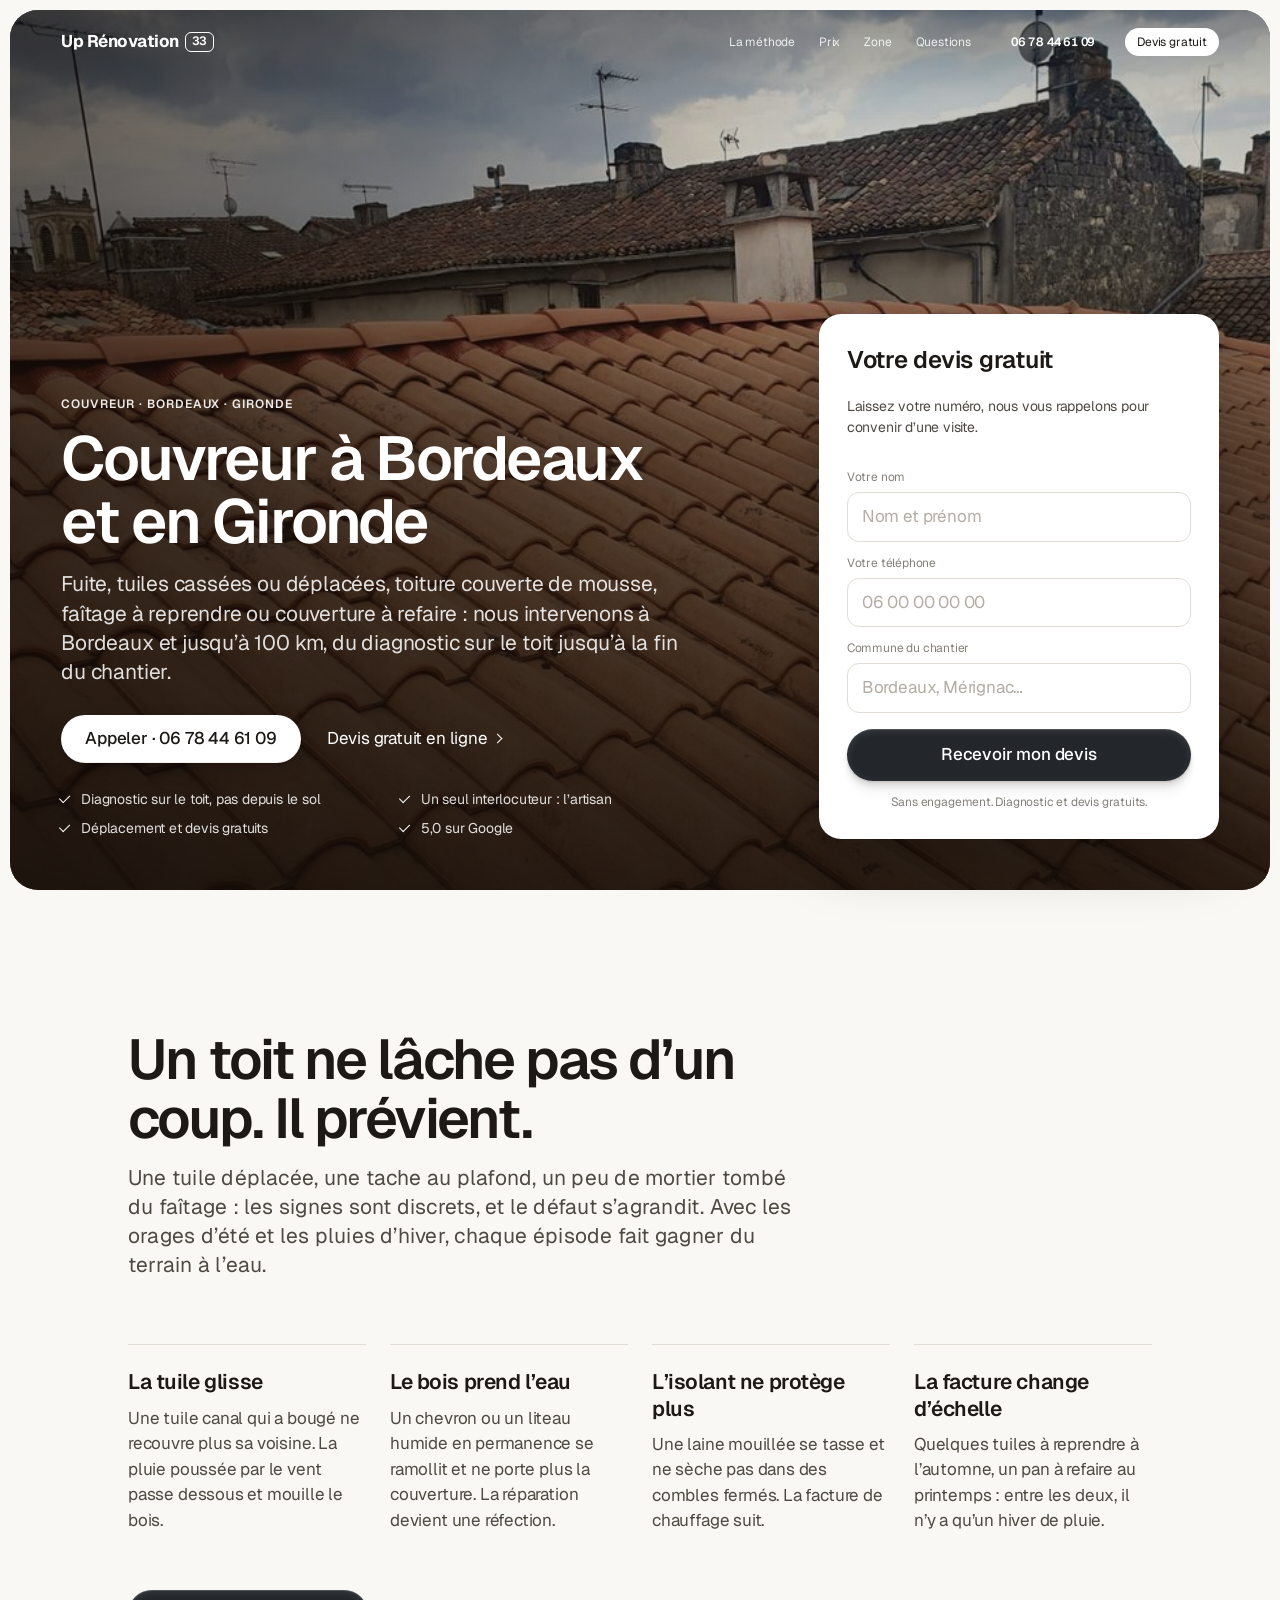
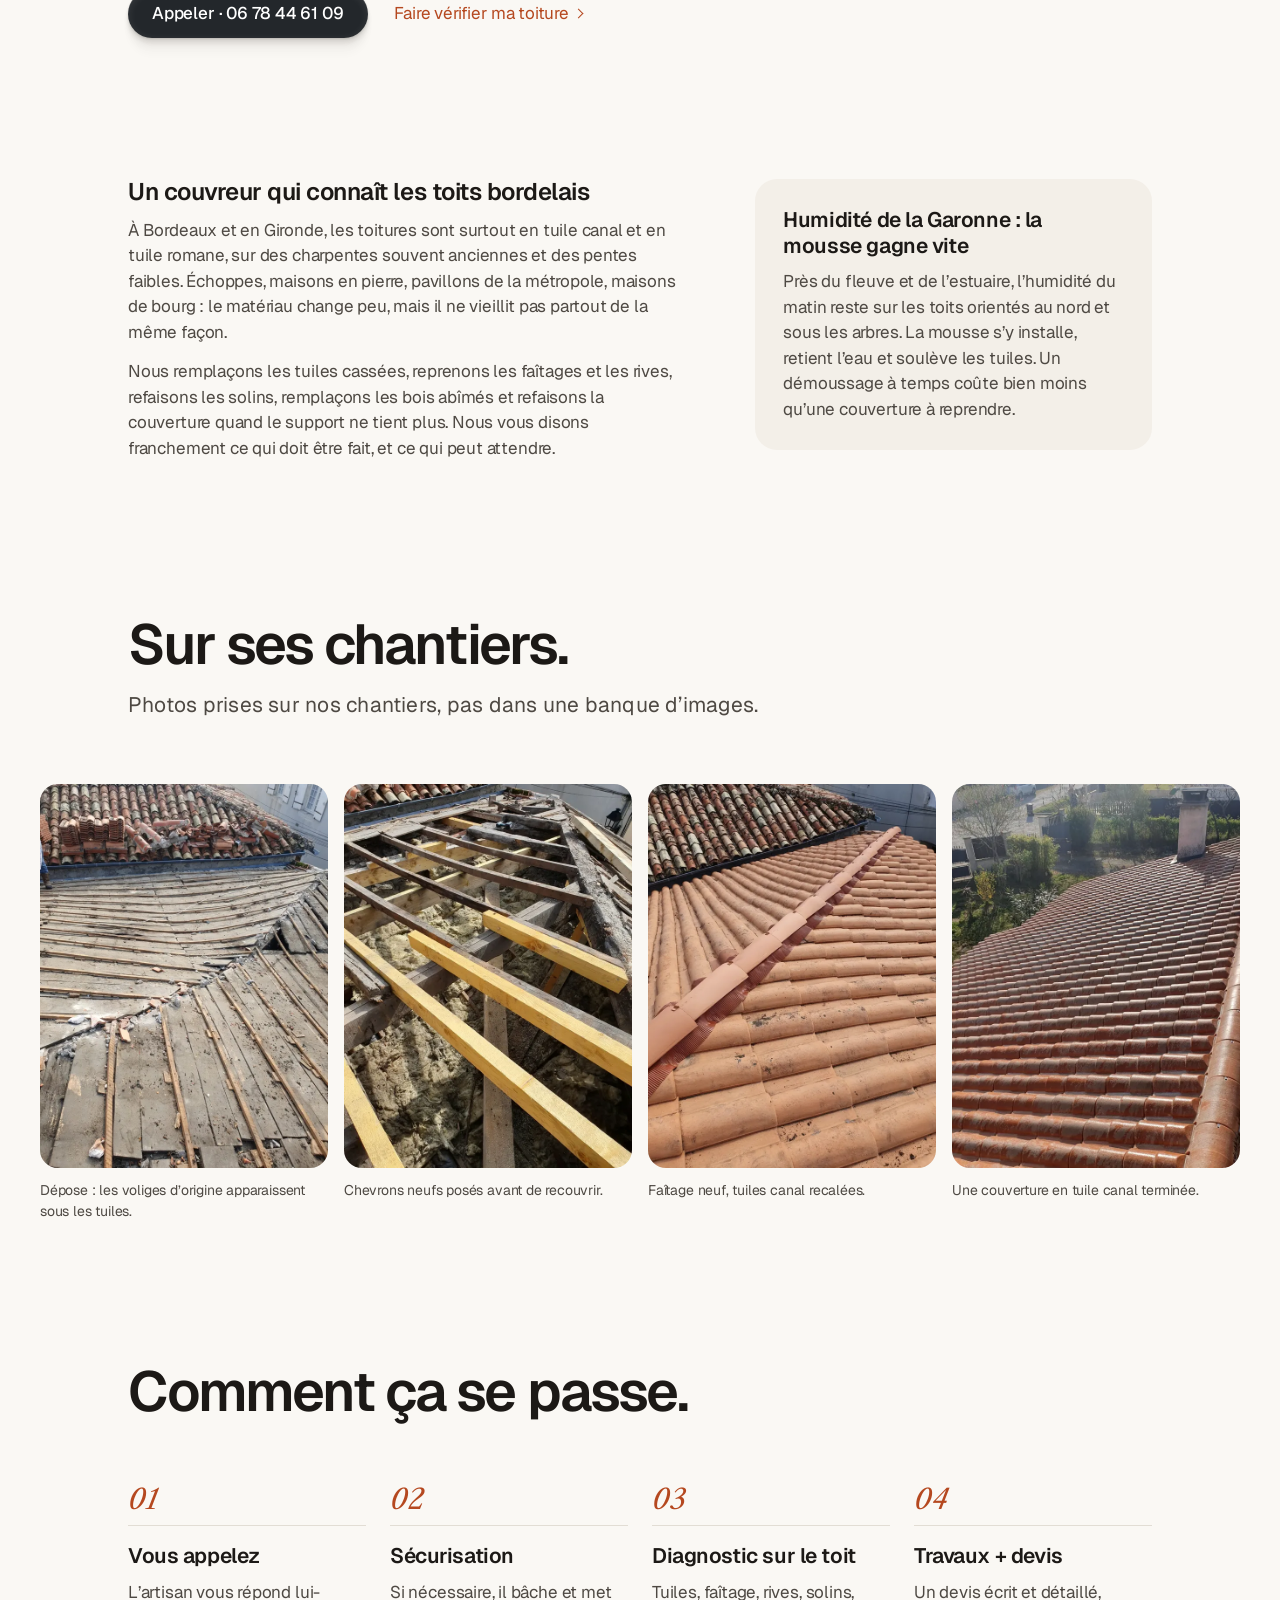
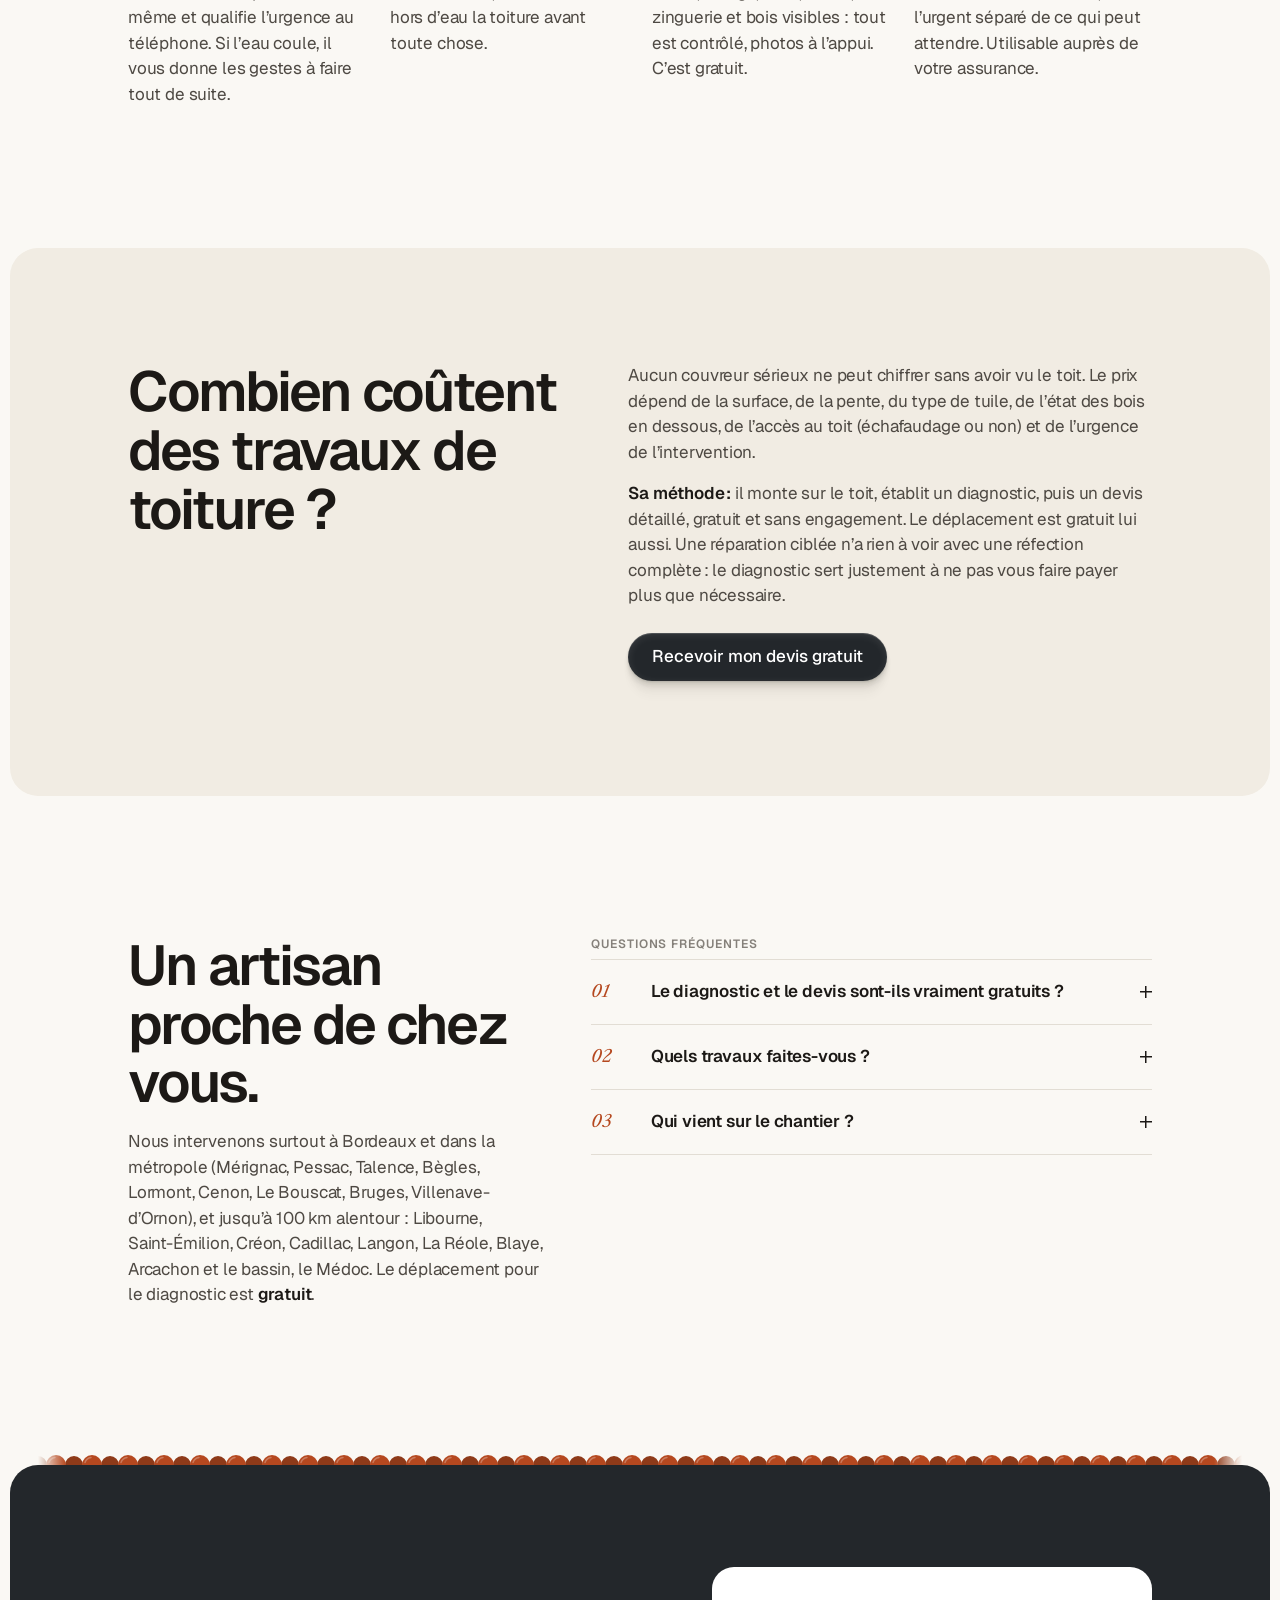
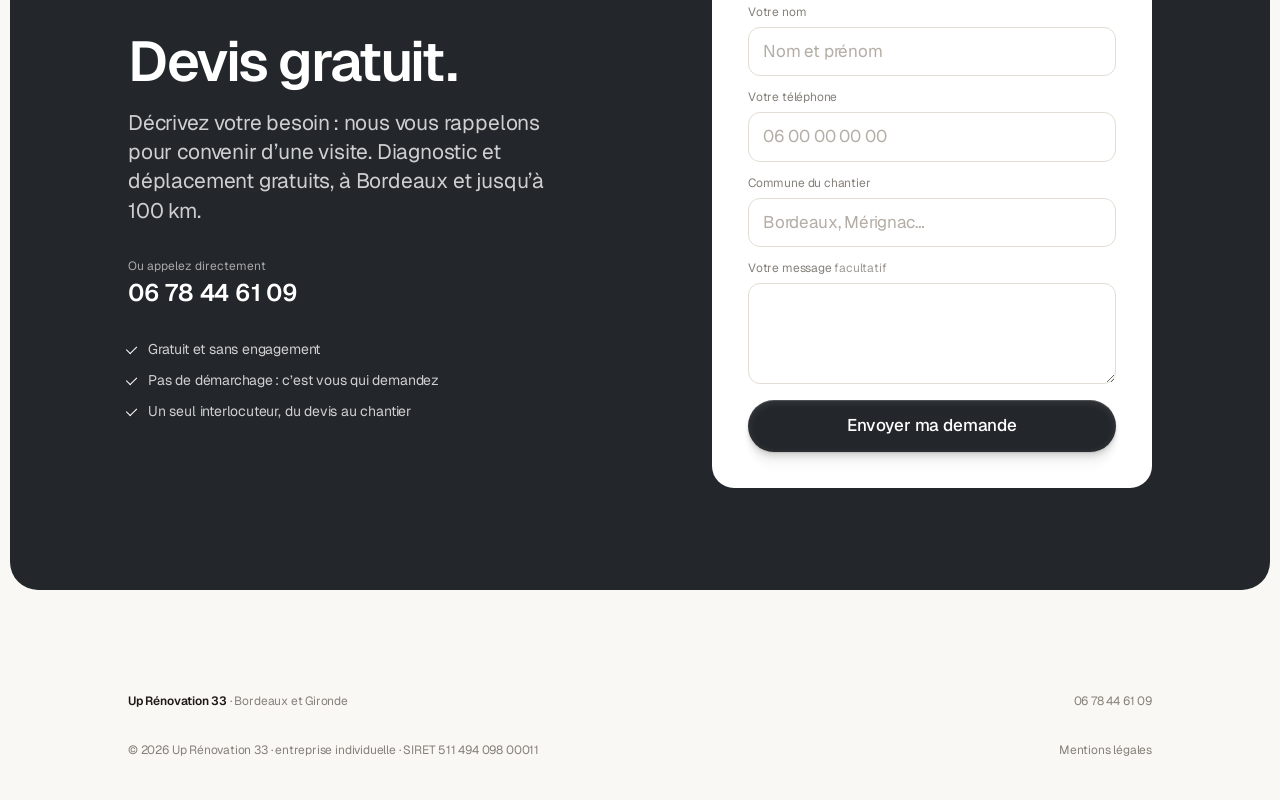
==== couvreur-bordeaux/index.html @ 083657e9 "Retours de Peter : prénom retiré, zone Bordeaux et 100 km, ancienne adresse retirée, page /couvreur-" ====
<!doctype html>
<html lang="fr">
<head>
<meta charset="utf-8">
<meta name="viewport" content="width=device-width, initial-scale=1, viewport-fit=cut">
<title>Couvreur à Bordeaux et en Gironde · Up Rénovation 33</title>
<meta name="description" content="Couvreur à Bordeaux&nbsp;: réparation de fuite, couverture tuile, démoussage, charpente, zinguerie. Métropole et jusqu’à 100 km. Diagnostic et devis gratuits.">
<link rel="canonical" href="https://uprenovation33.fr/couvreur-bordeaux/">
<meta name="robots" content="index, follow">
<meta name="twitter:card" content="summary_large_image">
<meta property="og:type" content="website">
<meta property="og:locale" content="fr_FR">
<meta property="og:site_name" content="Up Rénovation 33">
<meta property="og:title" content="Couvreur à Bordeaux et en Gironde · Up Rénovation 33">
<meta property="og:description" content="Couvreur à Bordeaux&nbsp;: réparation de fuite, couverture tuile, démoussage, charpente, zinguerie. Métropole et jusqu’à 100 km. Diagnostic et devis gratuits.">
<meta property="og:url" content="https://uprenovation33.fr/couvreur-bordeaux/">
<meta property="og:image" content="https://uprenovation33.fr/lp/img/toiture-tuile-canal-la-reole.jpg">
<meta name="theme-color" content="#FFFFFF">
<link rel="icon" href="../lp/favicon.svg" type="image/svg+xml">
<link rel="preconnect" href="https://fonts.googleapis.com">
<link rel="preconnect" href="https://fonts.gstatic.com" crossorigin>
<link href="https://fonts.googleapis.com/css2?family=Geist:wght@400;500;600;700&family=Libre+Caslon+Text:ital@1&display=swap" rel="stylesheet">
<link rel="preload" as="image" href="../lp/img/toiture-tuile-canal-la-reole.jpg">
<link rel="stylesheet" href="../styles.css?v=12">
<link rel="stylesheet" href="../lp/lp.css?v=12">
</head>
<body class="lp">

<a href="#main" class="sr-only">Aller au contenu</a>

<header class="nav on-photo" id="nav">
  <div class="nav-in">
    <a class="nav-logo" href="/" aria-label="Up Rénovation 33, accueil"><span class="mark">Up Rénovation</span><span class="mark-n">33</span></a>
    <nav class="nav-links" aria-label="Navigation">
      <a href="#methode">La méthode</a>
      <a href="#prix">Prix</a>
      <a href="#zone">Zone</a>
      <a href="#faq">Questions</a>
    </nav>
    <a class="nav-tel" href="tel:+33678446109">06 78 44 61 09</a>
    <a class="nav-cta" href="#devis">Devis gratuit</a>
  </div>
</header>

<main id="main">

<section class="hero lp-hero" id="hero" aria-labelledby="h1">
  <div class="frame lp-frame">
    <img src="../lp/img/toiture-tuile-canal-la-reole.jpg" alt="Toiture en tuiles canal refaite par Up Rénovation 33 en Gironde, le clocher au fond." width="1200" height="675" fetchpriority="high">
    <div class="hero-in">
      <div class="hero-txt">
        <p class="lp-kicker">Couvreur · Bordeaux · Gironde</p>
        <h1 id="h1">Couvreur à Bordeaux et en Gironde</h1>
        <p>Fuite, tuiles cassées ou déplacées, toiture couverte de mousse, faîtage à reprendre ou couverture à refaire&nbsp;: nous intervenons à Bordeaux et jusqu’à 100 km, du diagnostic sur le toit jusqu’à la fin du chantier.</p>
        <div class="hero-cta">
          <a class="btn btn-white" href="tel:+33678446109">Appeler · 06 78 44 61 09</a>
          <a class="link link-white" href="#devis-express">Devis gratuit en ligne</a>
        </div>
        <ul class="ask-ok lp-trust">
          <li>Diagnostic sur le toit, pas depuis le sol</li>
          <li>Un seul interlocuteur&nbsp;: l’artisan</li>
          <li>Déplacement et devis gratuits</li>
          <li>5,0 sur Google</li>
        </ul>
      </div>
    </div>
  </div>

  <div class="form lp-card">
    <form id="devis-express" novalidate>
      <p class="lp-card-t">Votre devis gratuit</p>
      <p class="lp-card-s">Laissez votre numéro, nous vous rappelons pour convenir d’une visite.</p>
      <input type="hidden" name="access_key" value="REMPLACER_PAR_LA_CLE_WEB3FORMS">
      <input type="hidden" name="subject" value="Rappel express · Couvreur · Up Rénovation 33">
      <input type="hidden" name="from_name" value="Site Up Rénovation 33">
      <input type="hidden" name="prestation" value="Couvreur">
      <input type="checkbox" name="botcheck" class="sr-only" tabindex="-1" autocomplete="off">
      <div class="field">
        <label for="x-nom">Votre nom</label>
        <input type="text" id="x-nom" name="nom" autocomplete="name" placeholder="Nom et prénom" required>
        <p class="err">Merci d’indiquer votre nom.</p>
      </div>
      <div class="field">
        <label for="x-tel">Votre téléphone</label>
        <input type="tel" id="x-tel" name="telephone" autocomplete="tel" inputmode="tel" placeholder="06 00 00 00 00" required>
        <p class="err">Merci d’indiquer un téléphone où vous joindre.</p>
      </div>
      <div class="field">
        <label for="x-ville">Commune du chantier</label>
        <input type="text" id="x-ville" name="commune" autocomplete="address-level2" placeholder="Bordeaux, Mérignac…">
      </div>
      <button type="submit" class="btn btn-wide">Recevoir mon devis</button>
      <p class="form-foot">Sans engagement. Diagnostic et devis gratuits.</p>
    </form>
    <div class="form-state" role="status" aria-live="polite">
      <div class="done-ic" aria-hidden="true"><svg viewBox="0 0 24 24"><path d="M5 12.5l4.5 4.5L19 7.5"/></svg></div>
      <b>C’est noté.</b>
      <p>Nous vous rappelons rapidement.</p>
      <a href="tel:+33678446109" class="link">06 78 44 61 09</a>
    </div>
    <div class="form-state is-error" role="alert" aria-live="assertive">
      <b>L’envoi n’a pas abouti.</b>
      <p>Appelez directement, nous répondons.</p>
      <a href="tel:+33678446109" class="link">06 78 44 61 09</a>
    </div>
  </div>
</section>

<section class="lp-sec" aria-labelledby="risque-t">
  <div class="wrap">
    <div class="head">
      <h2 id="risque-t" class="reveal">Un toit ne lâche pas d’un coup. Il prévient.</h2>
      <p class="reveal">Une tuile déplacée, une tache au plafond, un peu de mortier tombé du faîtage&nbsp;: les signes sont discrets, et le défaut s’agrandit. Avec les orages d’été et les pluies d’hiver, chaque épisode fait gagner du terrain à l’eau.</p>
    </div>
    <dl class="facts lp-risques">
      <div class="reveal"><dt>La tuile glisse</dt><dd>Une tuile canal qui a bougé ne recouvre plus sa voisine. La pluie poussée par le vent passe dessous et mouille le bois.</dd></div>
      <div class="reveal"><dt>Le bois prend l’eau</dt><dd>Un chevron ou un liteau humide en permanence se ramollit et ne porte plus la couverture. La réparation devient une réfection.</dd></div>
      <div class="reveal"><dt>L’isolant ne protège plus</dt><dd>Une laine mouillée se tasse et ne sèche pas dans des combles fermés. La facture de chauffage suit.</dd></div>
      <div class="reveal"><dt>La facture change d’échelle</dt><dd>Quelques tuiles à reprendre à l’automne, un pan à refaire au printemps&nbsp;: entre les deux, il n’y a qu’un hiver de pluie.</dd></div>
    </dl>
    <div class="hero-cta lp-cta-row">
      <a class="btn" href="tel:+33678446109">Appeler · 06 78 44 61 09</a>
      <a class="link" href="#devis">Faire vérifier ma toiture</a>
    </div>
  </div>
</section>

<section class="lp-sec lp-sec-top0" aria-label="Le métier">
  <div class="wrap lp-texte">
    <div class="lp-prose">
      <h2 class="reveal">Un couvreur qui connaît les toits bordelais</h2>
      <p>À Bordeaux et en Gironde, les toitures sont surtout en tuile canal et en tuile romane, sur des charpentes souvent anciennes et des pentes faibles. Échoppes, maisons en pierre, pavillons de la métropole, maisons de bourg&nbsp;: le matériau change peu, mais il ne vieillit pas partout de la même façon.</p>
      <p>Nous remplaçons les tuiles cassées, reprenons les faîtages et les rives, refaisons les solins, remplaçons les bois abîmés et refaisons la couverture quand le support ne tient plus. Nous vous disons franchement ce qui doit être fait, et ce qui peut attendre.</p>
    </div>
    <aside class="lp-urgent reveal">
      <b>Humidité de la Garonne&nbsp;: la mousse gagne vite</b>
      <p>Près du fleuve et de l’estuaire, l’humidité du matin reste sur les toits orientés au nord et sous les arbres. La mousse s’y installe, retient l’eau et soulève les tuiles. Un démoussage à temps coûte bien moins qu’une couverture à reprendre.</p>
    </aside>
  </div>
</section>

<section class="lp-sec lp-sec-top0" aria-labelledby="photos-t">
  <div class="wrap">
    <div class="head">
      <h2 id="photos-t" class="reveal">Sur ses chantiers.</h2>
      <p class="reveal">Photos prises sur nos chantiers, pas dans une banque d’images.</p>
    </div>
  </div>
  <div class="lp-galerie" data-n="4">
    <figure class="reveal"><img src="../lp/img/g-depose.webp" alt="Dépose&nbsp;: les voliges d’origine apparaissent sous les tuiles." loading="lazy" width="660" height="880"><figcaption>Dépose&nbsp;: les voliges d’origine apparaissent sous les tuiles.</figcaption></figure>
    <figure class="reveal"><img src="../lp/img/g-chevrons.webp" alt="Chevrons neufs posés avant de recouvrir." loading="lazy" width="660" height="880"><figcaption>Chevrons neufs posés avant de recouvrir.</figcaption></figure>
    <figure class="reveal"><img src="../lp/img/g-faitage.webp" alt="Faîtage neuf, tuiles canal recalées." loading="lazy" width="660" height="880"><figcaption>Faîtage neuf, tuiles canal recalées.</figcaption></figure>
    <figure class="reveal"><img src="../lp/img/g-toit-fini.webp" alt="Une couverture en tuile canal terminée." loading="lazy" width="660" height="880"><figcaption>Une couverture en tuile canal terminée.</figcaption></figure>
  </div>
</section>

<section class="lp-sec lp-sec-top0" id="methode" aria-labelledby="methode-t">
  <div class="wrap">
    <div class="head"><h2 id="methode-t" class="reveal">Comment ça se passe.</h2></div>
    <ol class="lp-steps">
      <li class="reveal"><span>01</span><b>Vous appelez</b><p>L’artisan vous répond lui-même et qualifie l’urgence au téléphone. Si l’eau coule, il vous donne les gestes à faire tout de suite.</p></li>
      <li class="reveal"><span>02</span><b>Sécurisation</b><p>Si nécessaire, il bâche et met hors d’eau la toiture avant toute chose.</p></li>
      <li class="reveal"><span>03</span><b>Diagnostic sur le toit</b><p>Tuiles, faîtage, rives, solins, zinguerie et bois visibles&nbsp;: tout est contrôlé, photos à l’appui. C’est gratuit.</p></li>
      <li class="reveal"><span>04</span><b>Travaux + devis</b><p>Un devis écrit et détaillé, l’urgent séparé de ce qui peut attendre. Utilisable auprès de votre assurance.</p></li>
    </ol>
  </div>
</section>

<section class="zone lp-prix" id="prix" aria-labelledby="prix-t">
  <div class="wrap lp-prix-in">
    <h2 id="prix-t" class="reveal">Combien coûtent des travaux de toiture&nbsp;?</h2>
    <div>
      <p>Aucun couvreur sérieux ne peut chiffrer sans avoir vu le toit. Le prix dépend de la surface, de la pente, du type de tuile, de l’état des bois en dessous, de l’accès au toit (échafaudage ou non) et de l’urgence de l’intervention.</p>
      <p><b>Sa méthode&#8239;:</b> il monte sur le toit, établit un diagnostic, puis un devis détaillé, gratuit et sans engagement. Le déplacement est gratuit lui aussi. Une réparation ciblée n’a rien à voir avec une réfection complète&#8239;: le diagnostic sert justement à ne pas vous faire payer plus que nécessaire.</p>
      <a class="btn" href="#devis">Recevoir mon devis gratuit</a>
    </div>
  </div>
</section>

<section class="faq" id="zone" aria-labelledby="zone-t">
  <div class="wrap faq-in">
    <div>
      <h2 id="zone-t" class="reveal">Un artisan proche de chez vous.</h2>
      <p class="lp-zone-p">Nous intervenons surtout à Bordeaux et dans la métropole (Mérignac, Pessac, Talence, Bègles, Lormont, Cenon, Le Bouscat, Bruges, Villenave-d’Ornon), et jusqu’à 100 km alentour&nbsp;: Libourne, Saint-Émilion, Créon, Cadillac, Langon, La Réole, Blaye, Arcachon et le bassin, le Médoc. Le déplacement pour le diagnostic est <strong>gratuit</strong>.</p>
    </div>
    <div>
      <h3 class="lp-faq-t" id="faq">Questions fréquentes</h3>
      <div class="faq-list">
        <details name="faq">
          <summary>Le diagnostic et le devis sont-ils vraiment gratuits&nbsp;?</summary>
          <p>Oui, les deux, et sans engagement. Rien n’est facturé pour venir voir, monter sur le toit et remettre un chiffrage écrit.</p>
        </details>
        <details name="faq">
          <summary>Quels travaux faites-vous&nbsp;?</summary>
          <p>Couverture en tuile, réparation de fuite, démoussage et hydrofuge, charpente, zinguerie et gouttières, et aussi nettoyage et peinture de façade.</p>
        </details>
        <details name="faq">
          <summary>Qui vient sur le chantier&nbsp;?</summary>
          <p>L’artisan lui-même. Celui qui chiffre est celui qui monte sur le toit.</p>
        </details>
      </div>
    </div>
  </div>
</section>

</main>

<div class="tuiles" aria-hidden="true"></div>
<section class="quote" id="devis" aria-labelledby="devis-t">
  <div class="wrap ask">
    <div class="ask-txt">
      <h2 id="devis-t">Devis gratuit.</h2>
      <p>Décrivez votre besoin&#8239;: nous vous rappelons pour convenir d’une visite. Diagnostic et déplacement gratuits, à Bordeaux et jusqu’à 100 km.</p>
      <a class="ask-tel" href="tel:+33678446109"><small>Ou appelez directement</small>06 78 44 61 09</a>
      <ul class="ask-ok">
        <li>Gratuit et sans engagement</li>
        <li>Pas de démarchage&#8239;: c’est vous qui demandez</li>
        <li>Un seul interlocuteur, du devis au chantier</li>
      </ul>
    </div>
    <div class="ask-card form">
      <form id="devis-form" novalidate>
        <input type="hidden" name="access_key" value="REMPLACER_PAR_LA_CLE_WEB3FORMS">
        <input type="hidden" name="subject" value="Devis Couvreur · Up Rénovation 33">
        <input type="hidden" name="from_name" value="Site Up Rénovation 33">
        <input type="hidden" name="prestation" value="Couvreur">
        <input type="checkbox" name="botcheck" class="sr-only" tabindex="-1" autocomplete="off">
        <div class="field">
          <label for="f-nom">Votre nom</label>
          <input type="text" id="f-nom" name="nom" autocomplete="name" placeholder="Nom et prénom" required>
          <p class="err">Merci d’indiquer votre nom.</p>
        </div>
        <div class="field">
          <label for="f-tel">Votre téléphone</label>
          <input type="tel" id="f-tel" name="telephone" autocomplete="tel" inputmode="tel" placeholder="06 00 00 00 00" required>
          <p class="err">Merci d’indiquer un téléphone où vous joindre.</p>
        </div>
        <div class="field">
          <label for="f-ville">Commune du chantier</label>
          <input type="text" id="f-ville" name="commune" autocomplete="address-level2" placeholder="Bordeaux, Mérignac…">
        </div>
        <div class="field">
          <label for="f-msg">Votre message <small>facultatif</small></label>
          <textarea id="f-msg" name="message" rows="3"></textarea>
        </div>
        <button type="submit" class="btn btn-wide">Envoyer ma demande</button>
      </form>
      <div class="form-state" role="status" aria-live="polite">
        <div class="done-ic" aria-hidden="true"><svg viewBox="0 0 24 24"><path d="M5 12.5l4.5 4.5L19 7.5"/></svg></div>
        <b>Message reçu.</b>
        <p>Nous vous rappelons pour convenir d’une visite.</p>
        <a href="tel:+33678446109" class="link">06 78 44 61 09</a>
      </div>
      <div class="form-state is-error" role="alert" aria-live="assertive">
        <b>L’envoi n’a pas abouti.</b>
        <p>Le plus simple est de nous appeler directement&#8239;: nous répondons.</p>
        <a href="tel:+33678446109" class="link">06 78 44 61 09</a>
      </div>
    </div>
  </div>
</section>

<footer class="foot">
  <div class="wrap">
    <p class="foot-note">Couvreur à Bordeaux et en Gironde. Couverture, réparation de fuite, démoussage, charpente, zinguerie et façades, jusqu’à 100 km autour de Bordeaux.</p>
    <div class="foot-in">
      <p><b>Up Rénovation 33</b> · Bordeaux et Gironde</p>
      <p><a href="tel:+33678446109">06 78 44 61 09</a></p>
    </div>
    <div class="foot-in foot-bottom">
      <p>© 2026 Up Rénovation 33 · entreprise individuelle · SIRET 511 494 098 00011</p>
      <p><a href="/mentions-legales">Mentions légales</a></p>
    </div>
  </div>
</footer>

<div class="callbar" id="callbar" aria-label="Contact rapide">
  <a class="btn btn-ghost-call" href="tel:+33678446109">Appeler</a>
  <a class="btn" href="#devis">Devis gratuit</a>
</div>

<script>
  /* Navigation claire sur la photo, verre blanc ensuite (comme l'accueil) */
  (function () {
    var nav = document.getElementById('nav'), hero = document.getElementById('hero');
    function f() {
      var on = hero.querySelector('.frame').getBoundingClientRect().bottom > 60;
      nav.classList.toggle('on-photo', on); nav.classList.toggle('is-scrolled', !on);
    }
    addEventListener('scroll', f, { passive: true }); addEventListener('resize', f); f();
  })();
</script>
<script type="application/ld+json">
{"@context":"https://schema.org","@type":"RoofingContractor","name":"Up Rénovation 33","telephone":"+33678446109","email":"urrutiapeterrenovation@gmail.com","url":"https://uprenovation33.fr/couvreur-bordeaux/","image":"https://uprenovation33.fr/lp/img/toiture-tuile-canal-la-reole.jpg","address":{"@type":"PostalAddress","addressRegion":"Gironde","addressCountry":"FR"},"geo":{"@type":"GeoCoordinates","latitude":44.612,"longitude":-0.033},"areaServed":"Bordeaux, Mérignac, Pessac, Talence, Bègles, Lormont, Libourne, Arcachon, Langon, Blaye, Gironde","identifier":"SIRET 511 494 098 00011","@id":"https://uprenovation33.fr/#entreprise"}
</script>
<script src="../config.js?v=3" defer></script>
<script src="../suivi.js?v=1" defer></script>
<script src="../lp/script.js?v=6" defer></script>
</body>
</html>
---- styles.css ----
/* Up Rénovation 33 · feuille de style du site
   Blanc et pierre claire, encre chaude, boutons ardoise, une seule couleur (la tuile) réservée aux liens.
   7 tailles de texte, 2 surfaces, cadres arrondis. */

:root {
  --white: #FFFFFF;
  --gray: #F3EFE8;
  --ink: #1C1916;
  --ink-2: #4E4943;
  --mute: #85807A;
  --line: #E2DDD4;
  --navy: #23272B;
  --blue: #B5481F;
  --blue-hover: #9A3C18;
  --ok: #34C759;

  --sans: "Geist", -apple-system, BlinkMacSystemFont, "Helvetica Neue", Arial, sans-serif;

  --t1: clamp(3rem, 1.6rem + 6vw, 6rem);
  --t2: clamp(2rem, 1.3rem + 2.8vw, 3.5rem);
  --t3: 1.5rem;
  --t4: clamp(1.1875rem, 1.1rem + .3vw, 1.3125rem);
  --t5: 1.0625rem;
  --t6: .875rem;
  --t7: .75rem;

  --wrap: 1024px;
  --pad: clamp(20px, 4vw, 40px);
  --space: clamp(96px, 11vw, 160px);
  --ease: cubic-bezier(.25, .1, .25, 1);
  --spring: cubic-bezier(.32, .72, 0, 1);
}

*, *::before, *::after { box-sizing: border-box; }
[hidden] { display: none !important; }
html { -webkit-text-size-adjust: 100%; scroll-behavior: smooth; scroll-padding-top: 60px; }
body { margin: 0; background: var(--white); color: var(--ink); font: 400 var(--t5)/1.5 var(--sans); letter-spacing: -.011em; -webkit-font-smoothing: antialiased; overflow-x: clip; }
img { display: block; max-width: 100%; height: auto; }
figure, dl, dd { margin: 0; }
a { color: inherit; text-decoration: none; }
button, input { font: inherit; color: inherit; letter-spacing: inherit; }
button { cursor: pointer; background: none; border: 0; padding: 0; }
* { -webkit-tap-highlight-color: transparent; }
:focus-visible { outline: 2px solid var(--blue); outline-offset: 3px; border-radius: 6px; }
.wrap { width: min(100%, calc(var(--wrap) + var(--pad) * 2)); margin-inline: auto; padding-inline: var(--pad); }
h1, h2, h3 { margin: 0; font-weight: 600; }
h1 { font-size: var(--t1); line-height: 1.02; letter-spacing: -.04em; }
h2 { font-size: var(--t2); line-height: 1.05; letter-spacing: -.035em; }
h3 { font-size: var(--t3); line-height: 1.17; letter-spacing: .005em; }
p { margin: 0; }

.reveal { opacity: 0; transform: translateY(16px); transition: opacity .8s var(--ease), transform .8s var(--ease); }
.reveal.is-in { opacity: 1; transform: none; }

/* Actions */
.btn { display: inline-flex; align-items: center; justify-content: center; min-height: 48px; padding: 0 24px; border-radius: 980px; background: var(--navy); color: #fff; font-size: var(--t5); font-weight: 500; letter-spacing: -.011em; transition: background-color .2s, transform .2s var(--spring); touch-action: manipulation; user-select: none; }
.btn:hover { background: #363B40; }
.btn:active { transform: scale(.97); }
.btn:disabled { background: #E8E8ED; color: #A1A1A6; cursor: default; transform: none; }
.btn-wide { width: 100%; }
.link { display: inline-flex; align-items: center; min-height: 44px; color: var(--blue); font-size: var(--t5); }
.link::after { content: ""; width: 7px; height: 7px; margin-left: 6px; border: solid currentColor; border-width: 1.5px 1.5px 0 0; transform: rotate(45deg); transition: transform .2s var(--ease); }
.link:hover { text-decoration: underline; text-underline-offset: 3px; }

/* Navigation */
.nav { position: fixed; top: 0; left: 0; right: 0; z-index: 50; height: 48px; background: rgba(255, 255, 255, 0); transition: background-color .3s, border-color .3s; border-bottom: 1px solid transparent; }
.nav.is-scrolled { background: rgba(255, 255, 255, .8); -webkit-backdrop-filter: saturate(180%) blur(20px); backdrop-filter: saturate(180%) blur(20px); border-bottom-color: rgba(0, 0, 0, .08); }
.nav-in { height: 100%; width: min(100%, calc(1024px + var(--pad) * 2)); margin-inline: auto; padding-inline: var(--pad); display: flex; align-items: center; gap: 24px; }
.nav-logo { display: flex; align-items: center; min-height: 44px; margin-right: auto; }
.nav-logo { gap: 6px; color: var(--ink); }
.mark { font-size: 1.0625rem; font-weight: 700; letter-spacing: -.03em; }
.mark-n { font-size: var(--t7); font-weight: 600; padding: 2px 6px; border-radius: 6px; border: 1.5px solid currentColor; line-height: 1.1; }
.nav.on-photo .nav-logo { color: #fff; }
.nav.on-photo .nav-links a { color: rgba(255, 255, 255, .85); }
.nav.on-photo .nav-links a:hover { color: #fff; }
.nav.on-photo .nav-cta { background: #fff; color: var(--ink); }
.nav.on-photo { top: 10px; left: 10px; right: 10px; border-radius: 28px 28px 0 0; }
.nav.on-photo .nav-in { width: 100%; padding-inline: clamp(24px, 4vw, 56px); height: 64px; }
.nav-in { transition: height .3s var(--ease); }
.nav-links { display: flex; gap: 4px; }
.nav-links a { padding: 12px 10px; font-size: var(--t7); color: rgba(29, 29, 31, .8); transition: color .2s; }
.nav-links a:hover { color: var(--ink); }
.nav-cta { display: inline-flex; align-items: center; min-height: 28px; padding: 0 12px; border-radius: 980px; background: var(--navy); color: #fff; font-size: var(--t7); }
.nav-cta:hover { background: #363B40; }

/* Ouverture : un cadre photo, le texte dans la partie sombre */
.hero { padding: 10px 10px 0; }
.frame { position: relative; height: calc(100svh - 20px); min-height: 620px; max-height: 1000px; border-radius: 28px; overflow: hidden; background: #1b2128; isolation: isolate; color: #fff; }
.frame picture, .frame img { position: absolute; inset: 0; width: 100%; height: 100%; }
.frame img { object-fit: cover; object-position: 50% 50%; z-index: -2; animation: settle 2.4s var(--ease) both; }
@keyframes settle { from { transform: scale(1.06); } to { transform: none; } }
.frame::before { content: ""; position: absolute; inset: 0 0 auto; height: 22%; background: linear-gradient(rgba(10, 14, 20, .45), transparent); z-index: -1; }
.frame::after { content: ""; position: absolute; inset: auto 0 0; height: 70%; background: linear-gradient(transparent, rgba(18, 12, 8, .78)); z-index: -1; }
.hero-in { position: absolute; left: 0; right: 0; bottom: 0; display: flex; align-items: flex-end; justify-content: space-between; gap: 32px; padding: clamp(24px, 4vw, 56px); }
.hero h1 { font-size: clamp(3.4rem, 1.6rem + 6.4vw, 7rem); line-height: .98; letter-spacing: -.035em; font-weight: 600; }
.hero-txt p { margin-top: 16px; font-size: var(--t4); line-height: 1.4; color: rgba(255, 255, 255, .86); max-width: 34ch; }
.hero-cta { display: flex; align-items: center; flex-wrap: wrap; gap: 8px 26px; margin-top: 28px; }
.btn-white { background: #fff; color: var(--ink); }
.btn-white:hover { background: #E8E8ED; }
.link-white { color: #fff; }
.paths-mini { width: 340px; flex: none; border-radius: 20px; padding: 6px 18px; background: rgba(20, 24, 30, .42); -webkit-backdrop-filter: saturate(180%) blur(24px); backdrop-filter: saturate(180%) blur(24px); box-shadow: inset 0 0 0 1px rgba(255, 255, 255, .14); }
.paths-mini a { display: flex; align-items: center; justify-content: space-between; gap: 12px; min-height: 64px; }
.paths-mini a + a { border-top: 1px solid rgba(255, 255, 255, .14); }
.paths-mini b { display: block; font-size: var(--t6); font-weight: 600; }
.paths-mini small { font-size: var(--t7); color: rgba(255, 255, 255, .66); }
.paths-mini i { width: 8px; height: 8px; border: solid #fff; border-width: 1.5px 1.5px 0 0; transform: rotate(45deg); transition: transform .2s var(--ease); flex: none; }
.paths-mini a:hover i { transform: translateX(3px) rotate(45deg); }

/* En-tête de section */
.head { max-width: 680px; margin-bottom: clamp(40px, 5vw, 64px); }
.head p { margin-top: 16px; font-size: var(--t4); line-height: 1.38; letter-spacing: .011em; color: var(--ink-2); }

/* Métiers */
.trades { padding-block: var(--space) clamp(56px, 6vw, 88px); }
.grid { list-style: none; margin: 0; padding: 0; display: grid; grid-template-columns: repeat(3, 1fr); gap: 48px 24px; }
.grid img { width: 100%; aspect-ratio: 4 / 3; object-fit: cover; border-radius: 18px; }
.grid h3 { margin-top: 18px; font-size: var(--t4); font-weight: 600; letter-spacing: -.02em; }
.grid p { margin-top: 6px; color: var(--ink-2); }
.how { display: inline-block; margin-top: 10px; font-size: var(--t6); color: var(--mute); }
.grid .link { margin-top: 0; font-size: var(--t6); min-height: 36px; }

/* Légende de la photo d'ouverture */
.hero-cap { position: absolute; top: 84px; right: clamp(24px, 4vw, 56px); font-size: var(--t7); color: rgba(255, 255, 255, .78); }

/* Chantier étape par étape */
.build { padding-block: 0 var(--space); }
.steps { list-style: none; margin: 0 auto; padding: 0 var(--pad); width: min(100%, calc(1240px + var(--pad) * 2)); display: grid; grid-template-columns: repeat(4, 1fr); gap: 16px; counter-reset: s; }
.steps img { width: 100%; aspect-ratio: 3 / 4; object-fit: cover; border-radius: 18px; }
.steps p { margin-top: 14px; color: var(--ink-2); font-size: var(--t6); max-width: 28ch; }
.steps b { color: var(--ink); font-weight: 600; }
.pair-ba { margin-top: clamp(64px, 8vw, 112px); display: grid; grid-template-columns: 1fr 1fr; gap: 16px; max-width: 760px; margin-inline: auto; }
.pair-ba figure { position: relative; }
.pair-ba img { width: 100%; aspect-ratio: 4 / 5; object-fit: cover; object-position: 50% 60%; border-radius: 18px; }
.pair-ba figcaption { position: absolute; left: 14px; top: 14px; padding: 4px 10px; border-radius: 980px; font-size: var(--t7); font-weight: 600; background: rgba(255, 255, 255, .86); -webkit-backdrop-filter: saturate(180%) blur(12px); backdrop-filter: saturate(180%) blur(12px); }
.pair-cap { grid-column: 1 / -1; text-align: center; color: var(--mute); font-size: var(--t6); margin-top: 6px; }

/* Avis */
.quote-client { margin: clamp(56px, 7vw, 96px) 0 0; padding: 0; max-width: 760px; }
.quote-client p { font-size: var(--t3); line-height: 1.3; letter-spacing: -.015em; font-weight: 500; }
.quote-client footer { margin-top: 12px; font-size: var(--t6); color: var(--mute); }

/* Devis */
.quote { padding-block: clamp(72px, 8vw, 112px); background: var(--navy); color: #fff; margin: 0 10px; border-radius: 28px; }
.quote .head p { color: rgba(255, 255, 255, .72); }
.quote .path { color: var(--ink); }
.paths { display: grid; grid-template-columns: 1fr 1fr; gap: 24px; align-items: stretch; }
.path { display: flex; flex-direction: column; background: var(--white); border-radius: 22px; padding: clamp(28px, 3.4vw, 44px); }
.path h3 { font-size: var(--t3); }
.path-sub { margin-top: 4px; color: var(--mute); }
.rows { margin-top: 28px; border-top: 1px solid var(--line); }
.row { display: flex; align-items: center; justify-content: space-between; gap: 16px; min-height: 64px; border-bottom: 1px solid var(--line); }
.step { display: inline-flex; align-items: center; gap: 4px; flex: none; }
.step button { width: 36px; height: 36px; border-radius: 50%; display: grid; place-items: center; background: var(--gray); font-size: 1.25rem; line-height: 1; transition: background-color .15s, transform .15s var(--spring); }
.step button:hover { background: #E8E8ED; }
.step button:active { transform: scale(.9); }
.step output { min-width: 36px; text-align: center; font-weight: 600; font-variant-numeric: tabular-nums; }
.pair { display: grid; grid-template-columns: 130px 1fr; gap: 12px; margin-top: 24px; }
.fld { display: grid; gap: 6px; }
.fld > span { font-size: var(--t7); color: var(--mute); }
.fld input { width: 100%; height: 44px; padding: 0 14px; border-radius: 12px; border: 1px solid var(--line); background: var(--white); outline: none; font-size: var(--t5); font-variant-numeric: tabular-nums; transition: border-color .2s, box-shadow .2s; }
.fld input:focus { border-color: var(--blue); box-shadow: 0 0 0 3px rgba(181, 72, 31, .18); }
.seg { display: grid; grid-auto-flow: column; grid-auto-columns: 1fr; height: 44px; padding: 2px; border-radius: 12px; background: #E8E8ED; }
.seg label { position: relative; display: grid; }
.seg input { position: absolute; opacity: 0; pointer-events: none; }
.seg span { display: grid; place-items: center; border-radius: 10px; font-size: var(--t6); cursor: pointer; transition: background-color .2s, box-shadow .2s; }
.seg input:checked + span { background: var(--white); font-weight: 600; box-shadow: 0 1px 3px rgba(0, 0, 0, .12); }
.seg input:focus-visible + span { outline: 2px solid var(--blue); }
.hint { margin-top: 10px; font-size: var(--t6); color: var(--mute); min-height: 1.4em; }
.hint b { color: var(--ink); font-weight: 600; }
.total { margin-top: auto; padding-top: 28px; display: flex; align-items: end; justify-content: space-between; gap: 16px; flex-wrap: wrap; }
.total > div { display: grid; }
.total span { font-size: var(--t7); color: var(--mute); }
.total output { font-size: 2.5rem; font-weight: 600; letter-spacing: -.01em; line-height: 1.1; font-variant-numeric: tabular-nums; }
.total small { font-size: var(--t7); color: var(--mute); min-height: 1.3em; }
.total .link { min-height: 48px; }
.path.is-focus { box-shadow: 0 0 0 3px var(--blue); }
.path { transition: box-shadow .4s var(--ease); }
.total-photo p { color: var(--ink-2); max-width: 28ch; font-size: var(--t6); }
.picks { display: flex; flex-wrap: wrap; gap: 8px; margin-top: 28px; }
.pick { min-height: 40px; padding: 0 16px; border-radius: 980px; font-size: var(--t6); border: 1px solid var(--line); transition: border-color .2s, background-color .2s, color .2s, transform .15s var(--spring); }
.pick:hover { border-color: #86868B; }
.pick:active { transform: scale(.96); }
.pick[aria-pressed="true"] { border-color: var(--blue); background: rgba(181, 72, 31, .06); color: var(--blue); font-weight: 600; }
.drop { position: relative; display: grid; justify-items: center; text-align: center; gap: 4px; margin-top: 20px; padding: 32px 20px; border-radius: 18px; border: 1px dashed #B0B0B5; cursor: pointer; transition: border-color .2s, background-color .2s; }
.drop:hover, .drop.is-over { border-color: var(--blue); background: rgba(181, 72, 31, .04); }
.drop input { position: absolute; inset: 0; opacity: 0; cursor: pointer; }
.drop b { font-weight: 400; color: var(--blue); }
.drop > span { font-size: var(--t6); color: var(--mute); }
.thumbs { display: flex; flex-wrap: wrap; justify-content: center; gap: 8px; margin-top: 8px; }
.thumbs:empty { display: none; }
.thumbs img { width: 56px; height: 56px; object-fit: cover; border-radius: 10px; }

/* Demande : texte à gauche, formulaire blanc à droite */
.ask { display: grid; grid-template-columns: 1fr 440px; gap: 48px 72px; align-items: center; }
.ask-txt h2 { font-size: var(--t2); }
.ask-txt > p { margin-top: 16px; font-size: var(--t4); line-height: 1.4; color: rgba(255, 255, 255, .78); max-width: 30ch; }
.ask-tel { display: inline-grid; margin-top: 32px; font-size: var(--t3); font-weight: 600; letter-spacing: -.01em; min-height: 44px; }
.ask-tel small { font-size: var(--t7); font-weight: 400; color: rgba(255, 255, 255, .6); letter-spacing: 0; }
.ask-tel:hover { text-decoration: underline; text-underline-offset: 4px; }
.ask-ok { list-style: none; margin: 28px 0 0; padding: 0; display: grid; gap: 10px; color: rgba(255, 255, 255, .78); font-size: var(--t6); }
.ask-ok li { display: flex; gap: 10px; align-items: center; }
.ask-ok li::before { content: ""; width: 10px; height: 6px; border: solid #fff; border-width: 0 0 1.5px 1.5px; transform: rotate(-45deg) translateY(-2px); flex: none; }
.ask-card { background: var(--white); color: var(--ink); border-radius: 22px; padding: clamp(24px, 3vw, 36px); }
#ask-form { display: grid; gap: 14px; }
.needs { border: 0; margin: 0 0 4px; padding: 0; min-width: 0; }
.needs legend { padding: 0; font-size: var(--t7); color: var(--mute); margin-bottom: 8px; }
.needs .picks { margin-top: 0; }
.needs label { position: relative; }
.needs input { position: absolute; opacity: 0; pointer-events: none; }
.needs span { display: inline-flex; align-items: center; min-height: 40px; padding: 0 16px; border-radius: 980px; font-size: var(--t6); border: 1px solid var(--line); cursor: pointer; transition: border-color .2s, background-color .2s, color .2s, transform .15s var(--spring); }
.needs span:hover { border-color: #86868B; }
.needs label:active span { transform: scale(.96); }
.needs input:checked + span { border-color: var(--blue); background: rgba(181, 72, 31, .06); color: var(--blue); font-weight: 600; }
.needs input:focus-visible + span { outline: 2px solid var(--blue); outline-offset: 2px; }
.fld input[aria-invalid="true"] { border-color: #D93025; }
.add-photo { position: relative; display: flex; align-items: baseline; gap: 8px; min-height: 44px; align-items: center; cursor: pointer; color: var(--blue); font-size: var(--t6); }
.add-photo input { position: absolute; inset: 0; opacity: 0; cursor: pointer; }
.add-photo small { color: var(--mute); }
.add-photo:hover span { text-decoration: underline; text-underline-offset: 3px; }
#ask .thumbs { justify-content: flex-start; margin-top: -6px; }
.ask-err { min-height: 0; font-size: var(--t6); color: #D93025; }
.ask-err:empty { display: none; }
#ask .btn { margin-top: 4px; min-height: 52px; }
.ask-done { text-align: center; padding-block: 32px 16px; }
.ask-done h3 { font-size: var(--t3); }
.ask-done p { margin: 8px auto 0; color: var(--ink-2); max-width: 30ch; }

/* Jules */
.about { padding-block: var(--space); }
.about-in { display: grid; grid-template-columns: 1.1fr 1fr; gap: 24px 64px; align-items: end; margin-bottom: clamp(48px, 6vw, 80px); }
.about-in p { font-size: var(--t4); line-height: 1.45; color: var(--ink-2); max-width: 40ch; }
.facts { display: grid; grid-template-columns: repeat(3, 1fr); gap: 0 24px; }
.facts div { padding-top: 24px; border-top: 1px solid var(--line); }
.facts dt { font-size: var(--t2); font-weight: 600; line-height: 1.07; }
.facts dd { margin-top: 10px; color: var(--ink-2); max-width: 26ch; }

/* Zone */
.zone { padding-block: clamp(80px, 9vw, 128px); background: var(--gray); margin: 10px 10px 0; border-radius: 28px; }
.zone-in { display: grid; grid-template-columns: .85fr 1.15fr; gap: 48px; align-items: center; }
.zone-in > div > p { margin-top: 16px; font-size: var(--t4); color: var(--ink-2); }
.legend { list-style: none; margin: 32px 0 0; padding: 0; }
.legend li { display: grid; grid-template-columns: 12px 1fr; gap: 0 12px; padding: 14px 0; border-top: 1px solid var(--line); }
.legend i { grid-row: span 2; width: 10px; height: 10px; border-radius: 50%; margin-top: 6px; }
.legend b { font-weight: 600; }
.legend span { font-size: var(--t6); color: var(--ink-2); }
.k-near { background: var(--blue); }
.k-mid { background: var(--navy); }
.k-far { background: #A1A1A6; }
.map-wrap { position: relative; }
.map { width: 100%; height: auto; overflow: visible; display: block; }
.map .halo { display: none; }
.map .ring { fill: none; stroke: rgba(0, 0, 0, .1); stroke-dasharray: 2 6; }
.map .ring + text { fill: #A1A1A6; }
.map .town { cursor: pointer; outline: none; }
.map .town .dot { transform: scale(1.25); transition: transform .25s var(--spring); transform-box: fill-box; transform-origin: center; }
.map .town:hover .dot, .map .town.is-on .dot, .map .town:focus-visible .dot { transform: scale(1.8); }
.map .town text { font: 500 15px var(--sans); fill: var(--ink-2); pointer-events: none; }
.map .town.is-major text { font-weight: 600; fill: var(--ink); font-size: 17px; }
.map .hit { fill: transparent; }
.map .home text { font: 600 13px var(--sans); fill: var(--blue); }
.map .pulse { fill: rgba(181, 72, 31, .14); }
.map-tip { position: absolute; transform: translate(-50%, calc(-100% - 16px)); white-space: nowrap; pointer-events: none; padding: 8px 12px; border-radius: 12px; background: rgba(255, 255, 255, .9); -webkit-backdrop-filter: saturate(180%) blur(20px); backdrop-filter: saturate(180%) blur(20px); box-shadow: 0 4px 24px rgba(0, 0, 0, .12); font-size: var(--t6); }
.map-tip b { display: block; font-weight: 600; }
.map-tip span { color: var(--ink-2); }

/* Questions */
.faq { padding-block: var(--space); }
.faq-in { display: grid; grid-template-columns: .85fr 1.15fr; gap: 48px; }
.faq-list { border-top: 1px solid var(--line); }
.faq details { border-bottom: 1px solid var(--line); }
.faq summary { list-style: none; cursor: pointer; display: flex; justify-content: space-between; align-items: center; gap: 24px; min-height: 64px; padding: 16px 0; font-size: var(--t5); font-weight: 600; }
.faq summary::-webkit-details-marker { display: none; }
.faq summary::after { content: ""; flex: none; width: 12px; height: 12px; background: linear-gradient(var(--ink), var(--ink)) center / 12px 1.5px no-repeat, linear-gradient(var(--ink), var(--ink)) center / 1.5px 12px no-repeat; transition: transform .3s var(--spring); }
.faq details[open] summary::after { transform: rotate(45deg); }
.faq details p { padding: 0 32px 20px 0; color: var(--ink-2); }

/* Fin : même cadre que l'ouverture */
.end { padding: 10px 10px 0; }
.frame-end { height: min(80svh, 760px); min-height: 520px; }
.frame-end img { animation: none; object-position: 50% 40%; }
.end-in { position: absolute; left: 0; right: 0; bottom: 0; padding: clamp(24px, 4vw, 56px); }
.end h2 { font-size: clamp(2.6rem, 1.4rem + 4.6vw, 5.2rem); line-height: 1; letter-spacing: -.04em; max-width: 12ch; }
.end-in > p { margin-top: 14px; font-size: var(--t4); color: rgba(255, 255, 255, .86); }

/* Pied de page */
.foot { background: var(--white); padding-block: 28px 28px; font-size: var(--t7); color: var(--mute); }
.foot-note { padding-bottom: 14px; border-bottom: 1px solid var(--line); }
.foot-in { display: flex; flex-wrap: wrap; gap: 6px 24px; justify-content: space-between; padding-top: 14px; }
.foot b { color: var(--ink); font-weight: 600; }
.foot a:hover { text-decoration: underline; }
.foot-bottom { margin-top: 8px; }
.foot-links { display: flex; gap: 0 16px; flex-wrap: wrap; }
.foot-links a { padding-block: 4px; }

/* Feuille de contact */
body.is-locked { overflow: hidden; }
.veil { position: fixed; inset: 0; z-index: 80; background: rgba(0, 0, 0, .3); opacity: 0; transition: opacity .35s var(--ease); }
.veil.is-open { opacity: 1; }
.sheet { position: fixed; z-index: 81; left: 50%; top: 50%; width: min(480px, calc(100vw - 32px)); max-height: calc(100dvh - 48px); overflow-y: auto; background: var(--white); border-radius: 22px; padding: 32px 28px 28px; box-shadow: 0 20px 60px rgba(0, 0, 0, .2); transform: translate(-50%, -48%) scale(.98); opacity: 0; transition: transform .45s var(--spring), opacity .25s var(--ease); }
.sheet.is-open { transform: translate(-50%, -50%); opacity: 1; }
.grab { display: none; }
.x { position: absolute; top: 14px; right: 14px; width: 32px; height: 32px; border-radius: 50%; background: var(--gray); display: grid; place-items: center; }
.x::before { content: ""; position: absolute; inset: -6px; }
.x svg { width: 13px; height: 13px; fill: none; stroke: var(--ink-2); stroke-width: 2.2; stroke-linecap: round; }
.sheet h2 { font-size: var(--t3); padding-right: 36px; }
.sheet-sum { margin-top: 6px; color: var(--mute); font-size: var(--t6); }
#contact { margin-top: 22px; display: grid; gap: 14px; }
.f2 { display: grid; grid-template-columns: 1fr 1fr; gap: 12px; }
#contact .btn { margin-top: 6px; }
.sheet-done { text-align: center; padding-block: 20px 8px; }
.sheet-done p { margin: 8px auto 0; color: var(--ink-2); max-width: 30ch; }
.done-ic { width: 56px; height: 56px; margin: 0 auto 18px; border-radius: 50%; background: var(--ok); display: grid; place-items: center; }
.done-ic svg { width: 26px; height: 26px; fill: none; stroke: #fff; stroke-width: 2.6; stroke-linecap: round; stroke-linejoin: round; }

/* ============ Tablette ============ */
@media (max-width: 1068px) {
  .nav-links { display: none; }
  .steps { grid-template-columns: 1fr 1fr; }
  .grid { grid-template-columns: 1fr 1fr; }
  .paths, .zone-in, .faq-in, .about-in, .ask { grid-template-columns: 1fr; }
}

/* ============ Mobile ============ */
@media (max-width: 734px) {
  :root { --space: 88px; }
  .hero-cta .btn { min-width: 220px; }
  .grid { display: flex; gap: 12px; overflow-x: auto; scroll-snap-type: x mandatory; scroll-padding-inline: var(--pad); margin-inline: calc(var(--pad) * -1); padding: 0 var(--pad) 8px; scrollbar-width: none; }
  .grid::-webkit-scrollbar { display: none; }
  .grid > li { flex: 0 0 78%; scroll-snap-align: start; }
  .grid img { aspect-ratio: 4 / 3.4; }
  .hero { padding: 6px 6px 0; }
  .frame { border-radius: 22px; height: calc(100svh - 12px); }
  .paths-mini { display: none; }
  .hero-cap { top: auto; bottom: auto; top: 74px; right: 20px; }
  .steps { display: flex; overflow-x: auto; scroll-snap-type: x mandatory; scroll-padding-inline: var(--pad); padding-bottom: 8px; scrollbar-width: none; }
  .steps::-webkit-scrollbar { display: none; }
  .steps > li { flex: 0 0 72%; scroll-snap-align: start; }
  .pair-ba { gap: 8px; }
  .pair-ba img { border-radius: 14px; }
  .hero-in { padding: 22px 20px 26px; }
  .hero-cta .btn { flex: 1; }
  .nav.on-photo { top: 6px; left: 6px; right: 6px; }
  .nav.on-photo .nav-in { padding-inline: 20px; height: 56px; }
  .path { border-radius: 20px; padding: 26px 20px; }
  .quote { margin: 0 6px; border-radius: 22px; }
  .ask { gap: 32px; }
  .ask-card { margin-inline: calc(var(--pad) * -1 + 8px); border-radius: 18px; padding: 24px 20px; }
  .ask-tel { margin-top: 24px; }
  .zone { margin: 6px 6px 0; border-radius: 22px; }
  .end { padding: 6px 6px 0; }
  .frame-end { border-radius: 22px; }
  .pair { grid-template-columns: 1fr; }
  .total { flex-direction: column; align-items: stretch; }
  .total .btn { width: 100%; }
  .facts { grid-template-columns: 1fr; gap: 28px; }
  .map .town:not(.is-major) text { display: none; }
  .map .town.is-major text { font-size: 34px; }
  .map .home text { font-size: 30px; }
  .map .town .dot { transform: scale(2.2); }

  .map .ring + text { display: none; }
  .faq details p { padding-right: 0; }
  .foot-in { flex-direction: column; }
  .sheet { left: 0; right: 0; top: auto; bottom: 0; width: 100%; max-height: 92dvh; border-radius: 22px 22px 0 0; padding: 12px 20px calc(24px + env(safe-area-inset-bottom)); transform: translateY(100%); opacity: 1; }
  .sheet.is-open { transform: none; }
  .grab { display: block; width: 36px; height: 5px; border-radius: 3px; background: var(--line); margin: 0 auto 16px; }
  .x { top: 12px; }
  .f2 { grid-template-columns: 1fr; }
}

@media (prefers-reduced-motion: reduce) {
  *, *::before, *::after { transition-duration: .01ms !important; animation-duration: .01ms !important; scroll-behavior: auto !important; }
  .reveal { opacity: 1; transform: none; }
}
.fld input::placeholder { color: #B3ADA5; }

/* Barre d'appel mobile : apparaît après l'ouverture, se retire sur le devis */
.callbar { display: none; }
@media (max-width: 734px) {
  .callbar { position: fixed; z-index: 60; left: 10px; right: 10px; bottom: calc(10px + env(safe-area-inset-bottom)); display: grid; grid-template-columns: 1fr 1fr; gap: 8px; padding: 8px; border-radius: 22px; background: rgba(255, 255, 255, .86); -webkit-backdrop-filter: saturate(180%) blur(20px); backdrop-filter: saturate(180%) blur(20px); box-shadow: 0 8px 30px rgba(0, 0, 0, .16); transform: translateY(140%); transition: transform .45s var(--spring); }
  .callbar.is-on { transform: none; }
  .callbar .btn { min-height: 48px; }
  .btn-ghost-call { background: var(--gray); color: var(--ink); }
  .btn-ghost-call:hover { background: #E8E3DA; }
  .foot { padding-bottom: 100px; }
}

/* Métiers : chaque carte mène à sa page ou au devis */
.grid .card { display: block; color: inherit; text-decoration: none; border-radius: 18px; }
.grid .card img { transition: transform .5s var(--ease), filter .3s; }
.grid .card .more { display: inline-flex; align-items: center; min-height: 44px; margin-top: 4px; font-size: var(--t6); font-weight: 600; color: var(--blue); }
.grid .card .more::after { content: "→"; margin-left: 6px; transition: transform .25s var(--ease); }
@media (hover: hover) {
  .grid .card:hover img { transform: scale(1.02); filter: brightness(1.04); }
  .grid .card:hover .more::after { transform: translateX(3px); }
}
.grid .card:active img { transform: scale(.99); }
.grid .card:focus-visible { outline: 2px solid var(--blue); outline-offset: 6px; }

/* Bouton du menu : la pastille reste fine, la zone touchable fait 44 px */
.nav-cta { position: relative; }
.nav-cta::after { content: ""; position: absolute; inset: -8px -4px; }

/* ===================================================================
   Finitions : accent typographique, boutons en relief, mises en scène
   =================================================================== */
:root {
  --serif: "Libre Caslon Text", "Iowan Old Style", Georgia, serif;
  --paper: #FAF8F4;
}
body { background: var(--paper); }
.foot { background: var(--paper); }

/* Accent : Libre Caslon italique, sur quelques mots seulement */

/* Boutons pleins : relief en cinq étages et reflet intérieur */
.btn { box-shadow: 0 1px 2px rgba(28, 25, 22, .14), 0 4px 4px rgba(28, 25, 22, .10), 0 9px 6px rgba(28, 25, 22, .05), 0 17px 7px rgba(28, 25, 22, .02), inset 0 1px 0 rgba(255, 255, 255, .14), inset 0 2px 8px rgba(255, 255, 255, .10); }
.btn-white { box-shadow: 0 1px 2px rgba(0, 0, 0, .18), 0 6px 18px rgba(0, 0, 0, .18), inset 0 -1px 0 rgba(0, 0, 0, .06); }
.btn:disabled { box-shadow: none; }
.callbar .btn-ghost-call { box-shadow: none; }

/* Métiers : un index en grandes lignes ; sur ordinateur, l'aperçu photo suit la ligne survolée */
.trades-in { display: grid; grid-template-columns: .9fr 1.25fr; gap: 48px 88px; align-items: start; }
.trades-side { position: sticky; top: 96px; }
.trades-side > p { margin-top: 16px; font-size: var(--t4); line-height: 1.4; color: var(--ink-2); max-width: 30ch; }
.tprev { position: relative; margin-top: 40px; aspect-ratio: 4 / 4.6; border-radius: 22px; overflow: hidden; background: #2a221c; }
.tprev img { position: absolute; inset: 0; width: 100%; height: 100%; object-fit: cover; transition: opacity .35s var(--ease), transform .8s var(--spring); }
.tprev img.is-out { opacity: 0; transform: scale(1.03); }
.tlist { list-style: none; margin: 0; padding: 0; border-top: 1.5px solid var(--ink); }
.tlist li { border-bottom: 1px solid var(--line); }
.tlist a { display: grid; grid-template-columns: 1fr auto; grid-template-areas: "name go" "desc go"; align-items: center; gap: 4px 24px; padding: 26px 4px 24px; min-height: 96px; transition: padding .35s var(--spring); }
.tlist img { display: none; }
.tname { grid-area: name; font-size: clamp(1.75rem, 1.2rem + 1.7vw, 2.75rem); font-weight: 600; letter-spacing: -.04em; line-height: 1.05; transition: color .25s; }
.tdesc { grid-area: desc; color: var(--ink-2); font-size: var(--t6); max-width: 46ch; }
.tgo { grid-area: go; display: inline-flex; align-items: center; gap: 8px; min-height: 40px; padding: 0 16px; border-radius: 980px; border: 1px solid var(--line); font-size: var(--t6); font-weight: 500; color: var(--ink); transition: background-color .25s, color .25s, border-color .25s; }
.tgo::after { content: ""; width: 7px; height: 7px; border: solid currentColor; border-width: 1.5px 1.5px 0 0; transform: rotate(45deg); transition: transform .25s var(--ease); }
.tlist a:focus-visible .tname { color: var(--blue); }
@media (hover: hover) and (min-width: 1069px) { .tlist a.is-on .tname { color: var(--blue); } }
@media (hover: hover) {
  .tlist a:hover { padding-left: 14px; }
  .tlist a:hover .tname { color: var(--blue); }
  .tlist a:hover .tgo { background: var(--navy); border-color: var(--navy); color: #fff; }
  .tlist a:hover .tgo::after { transform: translateX(2px) rotate(45deg); }
}
.tlist a:active .tname { color: var(--blue-hover); }

/* Bande de photos de chantier, pleine largeur */
.shots { display: grid; grid-template-columns: 1.5fr 1fr 1fr 1.2fr; gap: 10px; padding: 0 10px; margin-bottom: clamp(72px, 9vw, 120px); }
.shots figure { margin: 0; position: relative; }
.shots img { width: 100%; height: clamp(300px, 34vw, 480px); object-fit: cover; border-radius: 22px; }
.shots figcaption { position: absolute; left: 14px; bottom: 14px; padding: 6px 12px; border-radius: 980px; background: rgba(255, 255, 255, .88); -webkit-backdrop-filter: saturate(180%) blur(12px); backdrop-filter: saturate(180%) blur(12px); font-size: var(--t7); font-weight: 600; color: var(--ink); }

/* Une rangée de tuiles canal vues de bout : la signature du métier, en filet */
.tuiles { height: 16px; margin: 0 38px; background: url("data:image/svg+xml,%3Csvg xmlns='http://www.w3.org/2000/svg' width='36' height='16' viewBox='0 0 36 16'%3E%3Cpath d='M-9 16a9 9 0 0 1 18 0zM27 16a9 9 0 0 1 18 0z' fill='%238E3A19'/%3E%3Cpath d='M8 16a10 10 0 0 1 20 0z' fill='%23B5481F'/%3E%3Cpath d='M11 13.5a7.5 7.5 0 0 1 6-5' fill='none' stroke='%23fff' stroke-opacity='.28' stroke-width='1.4' stroke-linecap='round'/%3E%3C/svg%3E") repeat-x left bottom / 36px 16px; -webkit-mask-image: linear-gradient(90deg, transparent, #000 28px, #000 calc(100% - 28px), transparent); mask-image: linear-gradient(90deg, transparent, #000 28px, #000 calc(100% - 28px), transparent); }

/* À propos : le texte et l'avis à gauche, la fiche de l'artisan (en forme de maison) à droite */
.about-grid { display: grid; grid-template-columns: 1.1fr 1fr; gap: 56px 96px; align-items: center; }
.about-txt > p { margin-top: 18px; font-size: var(--t4); line-height: 1.45; color: var(--ink-2); max-width: 40ch; }
.review { margin: 48px 0 0; padding: 4px 0 0 28px; border-left: 3px solid var(--blue); }
.review blockquote { margin: 0; }
.review blockquote p { font-family: var(--serif); font-style: italic; font-weight: 400; font-size: clamp(1.5rem, 1.1rem + 1.2vw, 2.1rem); line-height: 1.22; letter-spacing: -.01em; color: var(--ink); max-width: 26ch; }
.review figcaption { display: flex; align-items: center; gap: 10px; margin-top: 18px; font-size: var(--t6); color: var(--mute); }
.review figcaption b { color: var(--ink); font-weight: 600; }
.stars { color: #E8A33D; width: 84px; flex: none; }
.stars svg { display: block; width: 100%; height: auto; }
.fiche { position: relative; padding-top: 92px; filter: drop-shadow(0 24px 40px rgba(28, 25, 22, .12)); }
.fiche::before { content: ""; position: absolute; inset: 0 0 auto; height: 100px; background: var(--blue); clip-path: polygon(50% 0, 100% 92%, 100% 100%, 0 100%, 0 92%); }
.fiche::after { content: ""; position: absolute; left: 50%; top: 42px; width: 26px; height: 26px; margin-left: -13px; border-radius: 50%; background: var(--paper); box-shadow: inset 0 0 0 5px rgba(0, 0, 0, .08); }
.fiche-in { position: relative; background: var(--white); padding: clamp(28px, 3vw, 40px); border-radius: 0 0 22px 22px; }
.fiche h3 { font-size: clamp(1.6rem, 1.3rem + .8vw, 2rem); letter-spacing: -.035em; }
.fiche-sub { margin-top: 4px; color: var(--mute); font-size: var(--t6); }
.fiche dl { margin: 22px 0 26px; border-top: 1px solid var(--line); }
.fiche dl div { display: flex; justify-content: space-between; align-items: baseline; gap: 16px; padding: 13px 0; border-bottom: 1px solid var(--line); }
.fiche dt { color: var(--ink-2); font-size: var(--t6); flex: none; }
.fiche dd { font-weight: 600; text-align: right; font-size: var(--t6); font-variant-numeric: tabular-nums; }

/* Zone : communes en pastilles */
.zone { background: #F1ECE3; }
.chips { display: flex; flex-wrap: wrap; gap: 6px; margin-top: 8px; }
.chips em { font-style: normal; display: inline-flex; align-items: center; min-height: 30px; padding: 0 12px; border-radius: 980px; background: var(--white); font-size: var(--t6); color: var(--ink); box-shadow: 0 0 0 1px rgba(28, 25, 22, .06); }
.legend li:first-child .chips em { background: rgba(181, 72, 31, .1); color: var(--blue-hover); box-shadow: none; font-weight: 500; }

/* FAQ : questions numérotées discrètement */
.faq-list { counter-reset: q; }
.faq summary::before { counter-increment: q; content: counter(q, decimal-leading-zero); flex: none; width: 36px; font-family: var(--serif); font-style: italic; font-weight: 400; color: var(--blue); }
.faq summary { justify-content: flex-start; }
.faq summary::after { margin-left: auto; }
.faq details p { padding-left: 60px; }

/* Pied de page */
.foot { padding-block: clamp(56px, 7vw, 88px) 28px; }
.foot-top { display: grid; grid-template-columns: 1.4fr 1fr 1fr; gap: 32px 48px; padding-bottom: 40px; border-bottom: 1px solid var(--line); }
.foot-mark { font-size: clamp(1.75rem, 1.3rem + 1.2vw, 2.4rem); font-weight: 700; letter-spacing: -.04em; color: var(--ink); line-height: 1; }
.foot-mark span { display: inline-block; font-size: .42em; font-weight: 600; letter-spacing: 0; padding: 3px 7px; border: 1.5px solid currentColor; border-radius: 7px; vertical-align: .55em; margin-left: 4px; }
.foot-brand p:not(.foot-mark) { margin-top: 14px; font-size: var(--t6); line-height: 1.5; color: var(--ink-2); }
.foot-col { display: grid; align-content: start; gap: 2px; font-size: var(--t6); color: var(--ink-2); }
.foot-col a { display: inline-flex; align-items: center; min-height: 36px; color: var(--ink); width: fit-content; }
.foot-col p { min-height: 36px; display: flex; align-items: center; }
.foot-h { min-height: 0 !important; margin-bottom: 8px; font-size: var(--t7); font-weight: 600; color: var(--mute); }
.foot .foot-bottom { margin-top: 0; padding-top: 18px; align-items: center; }
.foot .foot-bottom a { display: inline-flex; align-items: center; min-height: 44px; }
.foot-note { display: none; }

/* Tablette */
@media (max-width: 1068px) {
  .about-grid, .trades-in { grid-template-columns: 1fr; }
  .trades-side { position: static; }
  .tprev { display: none; }
  .tlist img { display: block; grid-area: img; width: 64px; height: 64px; object-fit: cover; border-radius: 14px; }
  .tlist a { grid-template-columns: 64px 1fr auto; grid-template-areas: "img name go" "img desc go"; gap: 2px 16px; padding: 18px 0; }
  .fiche { max-width: 520px; }
  .foot-top { grid-template-columns: 1fr 1fr; }
  .foot-brand { grid-column: 1 / -1; }
}

/* Mobile */
@media (max-width: 734px) {
  .tlist a { grid-template-columns: 56px 1fr 18px; gap: 2px 14px; min-height: 88px; }
  .tlist img { width: 56px; height: 56px; border-radius: 12px; }
  .tname { font-size: 1.375rem; }
  .tgo { width: 18px; padding: 0; border: 0; font-size: 0; justify-content: flex-end; color: var(--blue); }
  .tuiles { margin: 0 28px; }
  .shots { display: flex; overflow-x: auto; scroll-snap-type: x mandatory; gap: 8px; padding: 0 6px; scroll-padding-inline: 6px; scrollbar-width: none; }
  .shots::-webkit-scrollbar { display: none; }
  .shots figure { flex: 0 0 78%; scroll-snap-align: start; }
  .shots img { height: 340px; border-radius: 18px; }
  .review { padding-left: 20px; }
  .fiche { padding-top: 72px; }
  .fiche::before { height: 80px; }
  .fiche::after { top: 32px; width: 22px; height: 22px; margin-left: -11px; }
  .fiche dl div { flex-direction: column; gap: 2px; }
  .fiche dd { text-align: left; }
  .faq summary::before { width: 30px; }
  .faq details p { padding-left: 46px; }
  .foot-top { grid-template-columns: 1fr; }
  .foot .foot-bottom { align-items: flex-start; }
}

/* ===================================================================
   Rythme : note dans l'ouverture, bande défilante, avant/après sombre,
   bande urgence couleur tuile (direction de Peter conservée)
   =================================================================== */

/* Ouverture : note Google au-dessus du titre, trois repères en dessous */
.hero-note { display: inline-flex; align-items: center; gap: 8px; margin: 0 0 18px; padding: 6px 14px 6px 6px; border-radius: 980px; background: rgba(20, 24, 30, .38); -webkit-backdrop-filter: saturate(180%) blur(16px); backdrop-filter: saturate(180%) blur(16px); box-shadow: inset 0 0 0 1px rgba(255, 255, 255, .16); font-size: var(--t6); color: rgba(255, 255, 255, .86); max-width: none !important; }
.hero-note .g { display: grid; place-items: center; width: 24px; height: 24px; border-radius: 50%; background: #fff; color: #4285F4; font-weight: 700; font-size: 13px; }
.hero-note b { color: #fff; font-weight: 600; }
.hero-note .stars { width: 70px; color: #F2B544; }
.hero-txt .hero-note { margin-top: 0; font-size: var(--t6); line-height: 1; }
.hero-facts { list-style: none; margin: 28px 0 0; padding: 18px 0 0; display: flex; gap: 32px; border-top: 1px solid rgba(255, 255, 255, .18); }
.hero-facts li { display: flex; align-items: baseline; gap: 8px; font-size: var(--t7); color: rgba(255, 255, 255, .72); }
.hero-facts b { font-size: 1.375rem; font-weight: 600; color: #fff; letter-spacing: -.02em; font-variant-numeric: tabular-nums; }

/* Bande défilante des métiers */
.ticker { overflow: hidden; margin: 10px 10px 0; padding: 22px 0; border-block: 1px solid var(--line); }
.ticker-in { display: flex; width: max-content; animation: defile 48s linear infinite; }
.ticker span { display: inline-flex; align-items: center; font-size: clamp(1.25rem, 1rem + .8vw, 1.75rem); font-weight: 600; letter-spacing: -.03em; color: var(--ink); white-space: nowrap; }
.ticker span::after { content: ""; width: 10px; height: 5px; margin: 0 28px; border-radius: 10px 10px 0 0; background: var(--blue); }
@keyframes defile { to { transform: translateX(-50%); } }

/* Avant / après : section ardoise, poignée à glisser */
.before { margin: 0 10px; padding-block: clamp(80px, 9vw, 128px); background: var(--navy); color: #fff; border-radius: 28px; }
.before-in { display: grid; grid-template-columns: 1fr 1.05fr; gap: 48px 88px; align-items: center; }
.before-txt p { margin-top: 18px; font-size: var(--t4); line-height: 1.45; color: rgba(255, 255, 255, .74); max-width: 32ch; }
.ba-slider { position: relative; aspect-ratio: 4 / 5; border-radius: 22px; overflow: hidden; background: #15181b; box-shadow: 0 30px 80px rgba(0, 0, 0, .35); touch-action: pan-y; }
.ba-slider img { position: absolute; inset: 0; width: 100%; height: 100%; object-fit: cover; object-position: 50% 60%; pointer-events: none; user-select: none; }
.ba-avant { clip-path: inset(0 calc(100% - var(--pos)) 0 0); }
.ba-handle { position: absolute; top: 0; bottom: 0; left: var(--pos); width: 2px; margin-left: -1px; background: #fff; pointer-events: none; }
.ba-handle::after { content: ""; position: absolute; top: 50%; left: 50%; width: 48px; height: 48px; margin: -24px 0 0 -24px; border-radius: 50%; background: #fff url("data:image/svg+xml,%3Csvg xmlns='http://www.w3.org/2000/svg' viewBox='0 0 24 24' fill='none' stroke='%231C1916' stroke-width='2' stroke-linecap='round' stroke-linejoin='round'%3E%3Cpath d='M9 7l-5 5 5 5M15 7l5 5-5 5'/%3E%3C/svg%3E") center / 22px no-repeat; box-shadow: 0 6px 20px rgba(0, 0, 0, .3); }
.ba-tag { position: absolute; top: 16px; padding: 5px 12px; border-radius: 980px; background: rgba(255, 255, 255, .9); color: var(--ink); font-size: var(--t7); font-weight: 600; pointer-events: none; }
.ba-tag-l { left: 16px; }
.ba-tag-r { right: 16px; }
.ba-slider input { position: absolute; inset: 0; width: 100%; height: 100%; margin: 0; opacity: 0; cursor: ew-resize; -webkit-appearance: none; appearance: none; }
.ba-slider:has(input:focus-visible) { outline: 2px solid #fff; outline-offset: 4px; }
.before + .shots { margin-top: clamp(64px, 8vw, 104px); }

/* Bande urgence : la couleur tuile en grand */
.urgent { margin: 0 10px 10px; padding-block: clamp(56px, 6vw, 80px); background: var(--blue); color: #fff; border-radius: 28px; position: relative; overflow: hidden; }
.urgent::before { content: ""; position: absolute; inset: auto 0 0; height: 16px; opacity: .22; background: url("data:image/svg+xml,%3Csvg xmlns='http://www.w3.org/2000/svg' width='36' height='16' viewBox='0 0 36 16'%3E%3Cpath d='M-9 16a9 9 0 0 1 18 0zM27 16a9 9 0 0 1 18 0zM8 16a10 10 0 0 1 20 0z' fill='%23000'/%3E%3C/svg%3E") repeat-x left bottom / 36px 16px; }
.urgent-in { display: flex; align-items: center; justify-content: space-between; gap: 32px 56px; }
.urgent h2 { font-size: clamp(1.75rem, 1.2rem + 1.8vw, 2.75rem); max-width: 20ch; }
.urgent p { margin-top: 12px; color: rgba(255, 255, 255, .86); max-width: 52ch; }
.urgent .btn { flex: none; min-height: 56px; padding: 0 28px; font-weight: 600; }

/* La tuile un peu plus présente : valeurs de la fiche, chiffres de l'ouverture */
.fiche dl > div:nth-child(-n+2) dd { color: var(--blue); }

@media (max-width: 1068px) {
  .before-in { grid-template-columns: 1fr; }
  .ba-slider { max-width: 520px; }
  .urgent-in { flex-direction: column; align-items: flex-start; }
}
@media (max-width: 734px) {
  .hero-facts { gap: 18px; margin-top: 22px; padding-top: 14px; }
  .hero-facts b { font-size: 1.125rem; }
  .hero-facts li { flex-direction: column; align-items: flex-start; gap: 0; line-height: 1.3; }
  .hero-note { margin-bottom: 14px; }
  .ticker { margin: 6px 6px 0; padding: 16px 0; }
  .ticker span::after { margin: 0 18px; }
  .before { margin: 0 6px; border-radius: 22px; }
  .ba-slider { border-radius: 18px; }
  .urgent { margin: 0 6px 6px; border-radius: 22px; }
  .urgent .btn { width: 100%; }
}
@media (prefers-reduced-motion: reduce) { .ticker-in { animation: none; } }
---- lp/lp.css ----
/* Up Rénovation 33 · pages de campagne
   Chargé après ../styles.css (celui de l'accueil) : mêmes tokens, même nav, mêmes boutons,
   même cadre photo, même bloc devis ardoise. Ici, seulement ce qui est propre aux pages. */

.sr-only { position: absolute; width: 1px; height: 1px; overflow: hidden; clip: rect(0 0 0 0); white-space: nowrap; }
.lp .reveal.in { opacity: 1; transform: none; }

/* Nav : le numéro en clair à côté du bouton */
.nav-tel { font-size: var(--t7); font-weight: 600; color: var(--ink); padding: 12px 6px; font-variant-numeric: tabular-nums; }
.nav.on-photo .nav-tel { color: #fff; }
@media (max-width: 734px) { .nav-tel { display: none; } }

/* Ouverture : cadre photo à gauche du formulaire */
.lp-hero { position: relative; }
.lp-frame { min-height: 700px; }
.lp-frame > img { position: absolute; inset: 0; width: 100%; height: 100%; object-fit: cover; object-position: 50% 45%; z-index: -2; animation: settle 2.4s var(--ease) both; }
.lp-frame::after { height: 90%; background: linear-gradient(transparent, rgba(18, 12, 8, .6) 45%, rgba(18, 12, 8, .88)); }
.lp-frame::before { height: 100%; background: linear-gradient(90deg, rgba(18, 12, 8, .5), transparent 62%), linear-gradient(rgba(10, 14, 20, .45), transparent 22%); }
.lp-hero .hero-in { right: calc(400px + clamp(24px, 4vw, 56px) * 2); }
.lp-hero h1 { font-size: clamp(2.3rem, 1.3rem + 3.2vw, 4.2rem); line-height: 1.02; letter-spacing: -.035em; max-width: 16ch; text-wrap: balance; }
.lp-hero .hero-txt p { max-width: 46ch; }
.lp-kicker { margin: 0 0 14px !important; font-size: var(--t7) !important; font-weight: 600; letter-spacing: .08em; text-transform: uppercase; color: rgba(255, 255, 255, .9) !important; }
.lp-trust { margin-top: 26px; grid-template-columns: 1fr 1fr; gap: 8px 24px; color: rgba(255, 255, 255, .86); }

.lp-card { position: absolute; z-index: 2; right: calc(10px + clamp(24px, 4vw, 56px)); bottom: clamp(24px, 4vw, 56px); width: 400px; background: var(--white); color: var(--ink); border-radius: 22px; padding: 28px; box-shadow: 0 20px 60px rgba(0, 0, 0, .25); }
.lp-card-t { font-size: var(--t3); font-weight: 600; letter-spacing: -.01em; }
.lp-card-s { margin: 6px 0 18px; color: var(--ink-2); font-size: var(--t6); }

/* Champs (classes attendues par lp/script.js : .field, .invalid, .err, .form-state.show) */
.form form { display: grid; gap: 12px; }
.field { display: grid; gap: 6px; }
.field label { font-size: var(--t7); color: var(--mute); }
.field label small { font-size: inherit; color: var(--mute); opacity: .8; }
.field input, .field textarea { width: 100%; min-height: 46px; padding: 11px 14px; border-radius: 12px; border: 1px solid var(--line); background: var(--white); outline: none; font: inherit; font-size: var(--t5); color: var(--ink); transition: border-color .2s, box-shadow .2s; }
.field textarea { resize: vertical; min-height: 90px; }
.field input::placeholder, .field textarea::placeholder { color: #B3ADA5; }
.field input:focus, .field textarea:focus { border-color: var(--blue); box-shadow: 0 0 0 3px rgba(181, 72, 31, .18); }
.field .err { display: none; font-size: var(--t7); color: #D93025; }
.field.invalid input { border-color: #D93025; }
.field.invalid .err { display: block; }
.form .btn { margin-top: 4px; min-height: 52px; }
.form-foot { font-size: var(--t7); color: var(--mute); text-align: center; }
.form-state { display: none; text-align: center; padding: 24px 8px 8px; }
.form-state.show { display: block; }
.form-state b { display: block; font-size: var(--t3); font-weight: 600; }
.form-state p { margin: 6px 0 4px; color: var(--ink-2); }
.form-state .done-ic { margin-bottom: 14px; }
.spinner { display: inline-block; width: 16px; height: 16px; margin-right: 8px; border-radius: 50%; border: 2px solid rgba(255, 255, 255, .4); border-top-color: #fff; animation: tourne .8s linear infinite; vertical-align: -3px; }
@keyframes tourne { to { transform: rotate(360deg); } }

/* Sections */
.lp-sec { padding-block: var(--space); }
.lp-sec-top0 { padding-top: 0; }
.lp-risques { grid-template-columns: repeat(4, 1fr); }
.lp-risques dt { font-size: var(--t4); line-height: 1.25; letter-spacing: -.02em; }
.lp-cta-row { margin-top: clamp(40px, 5vw, 56px); }

.lp-texte { display: grid; grid-template-columns: 1.4fr 1fr; gap: 48px 72px; align-items: start; }
.lp-prose h2 { font-size: var(--t3); letter-spacing: -.02em; margin: 40px 0 14px; }
.lp-prose h2:first-child { margin-top: 0; }
.lp-prose p { color: var(--ink-2); margin-bottom: 14px; max-width: 62ch; }
.lp-urgent { position: sticky; top: 80px; background: var(--gray); border-radius: 22px; padding: 28px; }
.lp-urgent b { display: block; font-size: var(--t4); font-weight: 600; letter-spacing: -.02em; line-height: 1.25; }
.lp-urgent p { margin-top: 10px; color: var(--ink-2); }

.lp-steps { list-style: none; margin: 0; padding: 0; display: grid; grid-template-columns: repeat(4, 1fr); gap: 32px 24px; }
.lp-steps li { padding-top: 0; border-top: 0; }
.lp-steps span { display: block; font-family: var(--serif); font-style: italic; font-size: 1.75rem; line-height: 1; color: var(--blue); }
.lp-steps b { display: block; margin-top: 12px; padding-top: 14px; border-top: 1px solid var(--line); font-size: var(--t4); font-weight: 600; letter-spacing: -.02em; }
.lp-steps p { margin-top: 8px; color: var(--ink-2); }

.lp-prix { margin: 0 10px; }
.lp-prix-in { display: grid; grid-template-columns: .9fr 1.1fr; gap: 32px 72px; align-items: start; }
.lp-prix-in p { color: var(--ink-2); margin-bottom: 16px; font-size: var(--t5); }
.lp-prix-in p b { color: var(--ink); font-weight: 600; }
.lp-prix-in .btn { margin-top: 8px; }

.lp-zone-p { margin-top: 16px; color: var(--ink-2); font-size: var(--t5); }
.lp-zone-p strong { color: var(--ink); font-weight: 600; }
.lp-faq-t { font-size: var(--t7); font-weight: 600; letter-spacing: .08em; text-transform: uppercase; color: var(--mute); margin-bottom: 8px; }

/* Bloc devis complet : même bloc ardoise que l'accueil */
.lp .ask-card .form-state b { color: var(--ink); }
.callbar.show { transform: none; }

/* Ses chantiers : mêmes vignettes que le chantier de l'accueil */
.lp-galerie { margin: 0 auto; padding: 0 var(--pad); width: min(100%, calc(1240px + var(--pad) * 2)); display: grid; grid-template-columns: repeat(4, 1fr); gap: 16px; }
.lp-galerie[data-n="3"] { grid-template-columns: repeat(3, 1fr); width: min(100%, calc(var(--wrap) + var(--pad) * 2)); }
.lp-galerie figure { margin: 0; }
.lp-galerie img { width: 100%; height: auto; aspect-ratio: 3 / 4; object-fit: cover; border-radius: 18px; }
.lp-galerie figcaption { margin-top: 12px; color: var(--ink-2); font-size: var(--t6); max-width: 30ch; }

/* Pied de page : le lien vers les mentions reste discret mais touchable */
.foot-bottom a { display: inline-flex; align-items: center; min-height: 44px; }

/* ============ Tablette ============ */
@media (max-width: 1068px) {
  .lp-risques, .lp-steps { grid-template-columns: 1fr 1fr; }
  .lp-texte, .lp-prix-in { grid-template-columns: 1fr; }
  .lp-urgent { position: static; }
  .lp-galerie, .lp-galerie[data-n="3"] { grid-template-columns: 1fr 1fr; }
  .lp-hero .hero-in { right: calc(380px + 48px); }
  .lp-card { width: 380px; }
}

/* ============ Mobile : la photo et le titre, puis le formulaire dessous ============ */
@media (max-width: 860px) {
  .lp-frame { height: calc(100svh - 12px); min-height: 640px; max-height: none; }
  .lp-frame::before { background: linear-gradient(rgba(10, 14, 20, .45), transparent 22%); }
  .lp-hero .hero-in { right: 0; padding: 24px 20px 26px; }
  .lp-trust { grid-template-columns: 1fr; }
  .lp-card { position: static; width: auto; margin: 10px 0 0; box-shadow: none; border: 1px solid var(--line); }
}
@media (max-width: 734px) {
  .lp-frame { min-height: 600px; }
  .lp-kicker { display: none; }
  .lp-hero .hero-cta { flex-direction: column; align-items: stretch; gap: 4px; }
  .lp-hero .hero-cta .btn { width: 100%; }
  .lp-card { padding: 22px 18px; border-radius: 20px; }
  .lp-risques, .lp-steps { grid-template-columns: 1fr; }
  .lp-prix { margin: 0 6px; }
  .lp-galerie, .lp-galerie[data-n="3"] { display: flex; overflow-x: auto; scroll-snap-type: x mandatory; scroll-padding-inline: var(--pad); padding-bottom: 8px; scrollbar-width: none; }
  .lp-galerie::-webkit-scrollbar { display: none; }
  .lp-galerie figure { flex: 0 0 72%; scroll-snap-align: start; }
}
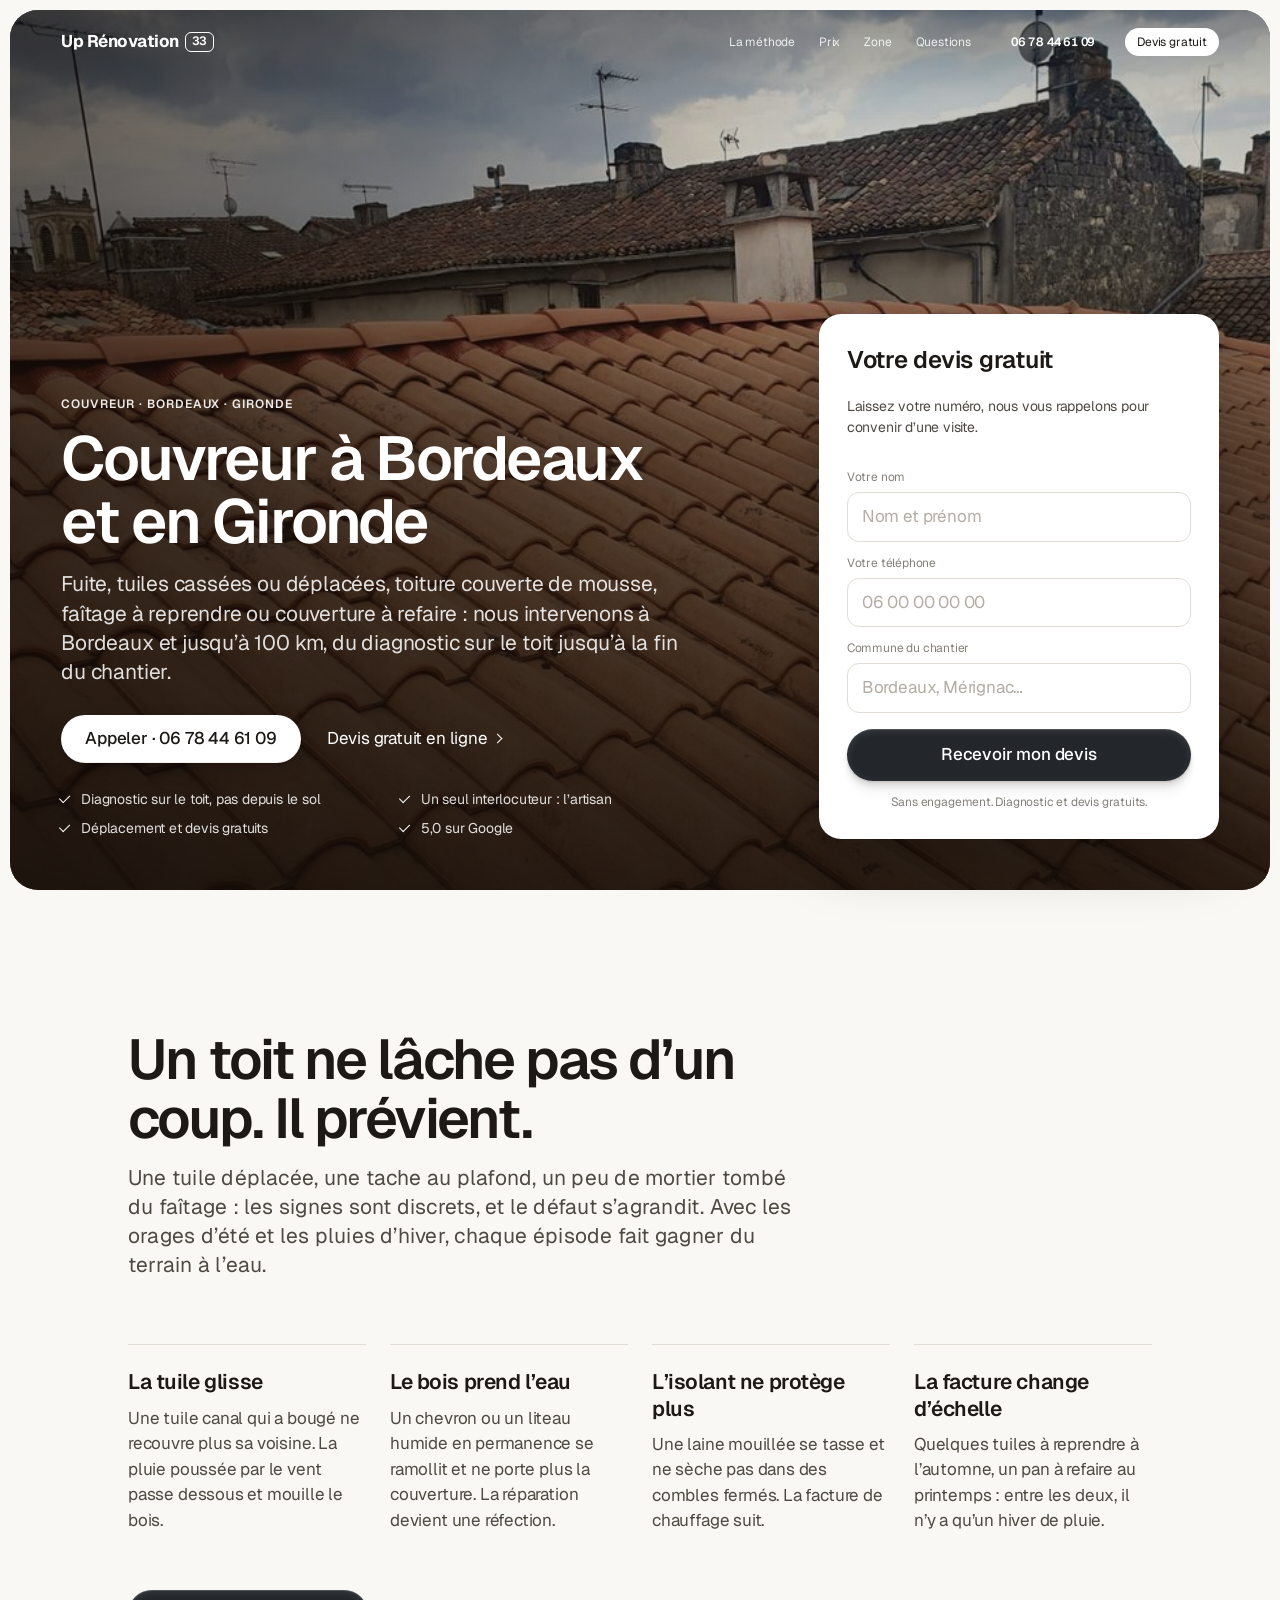
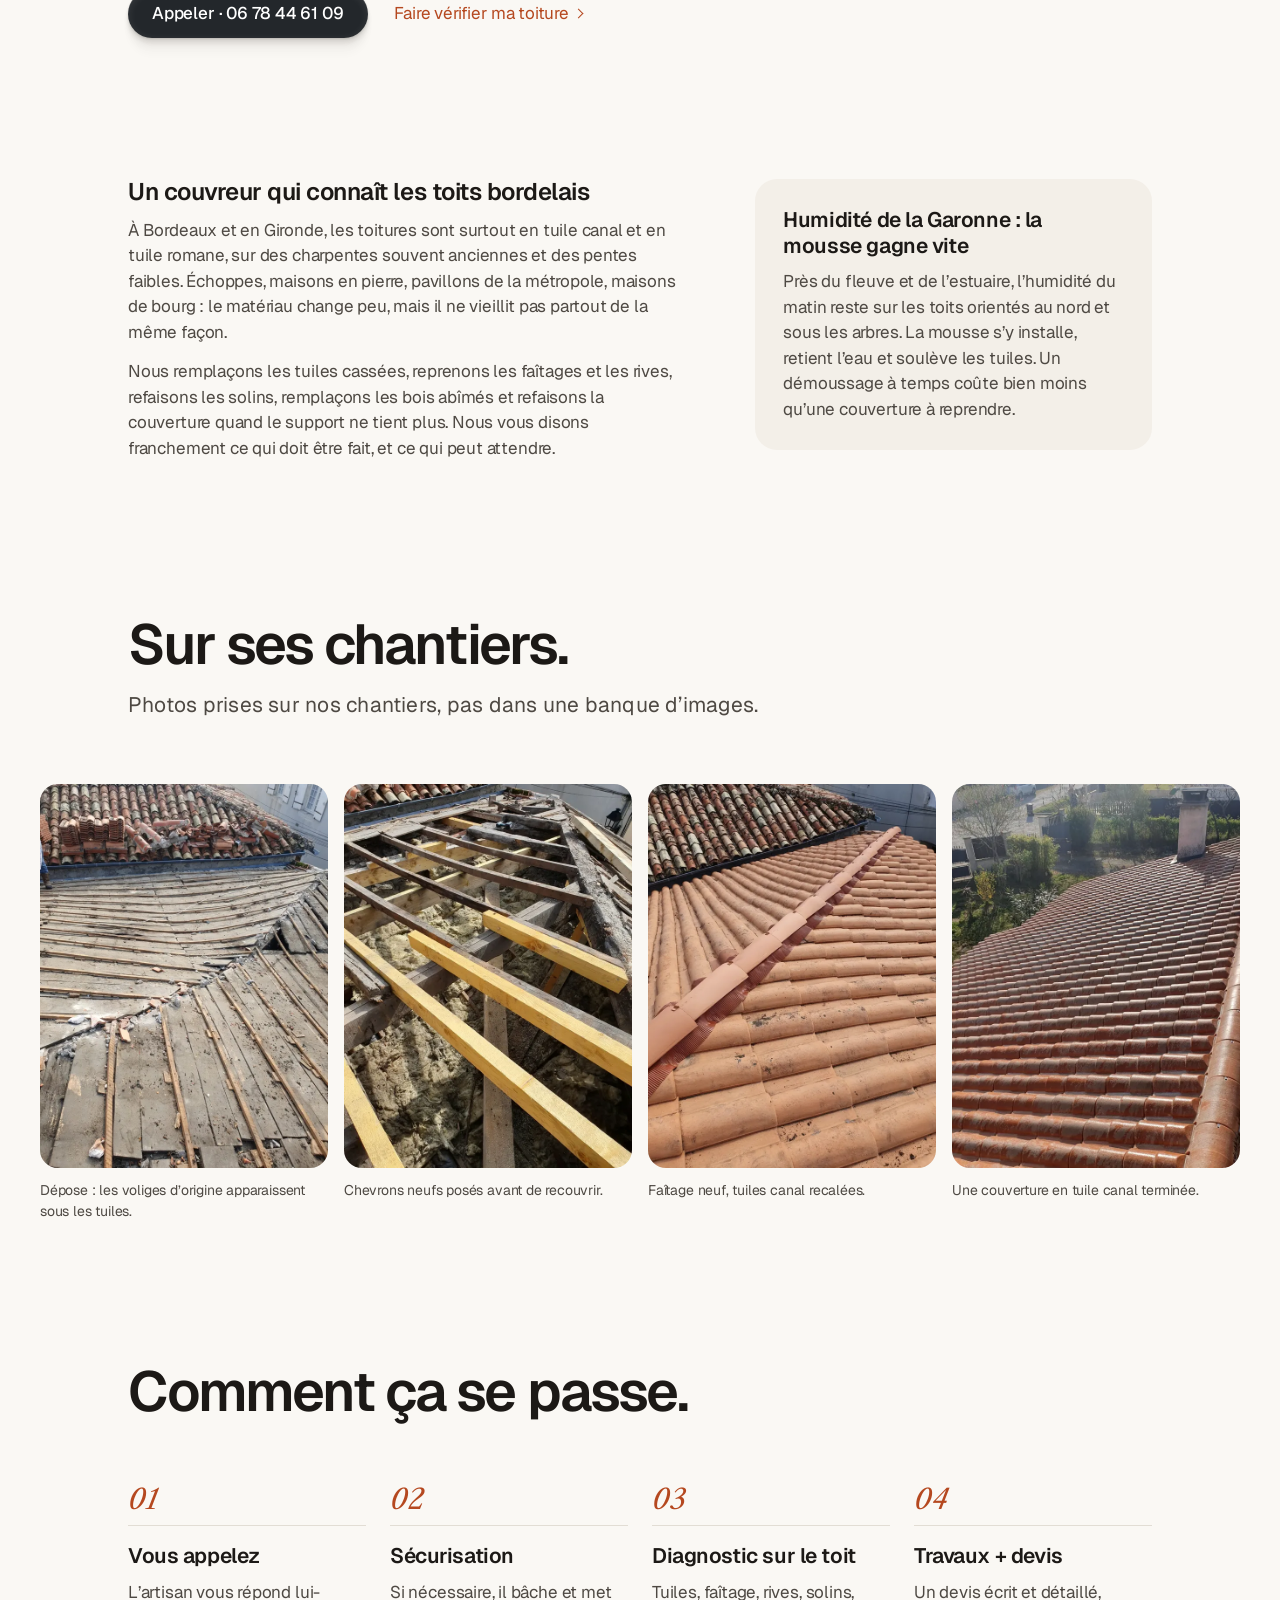
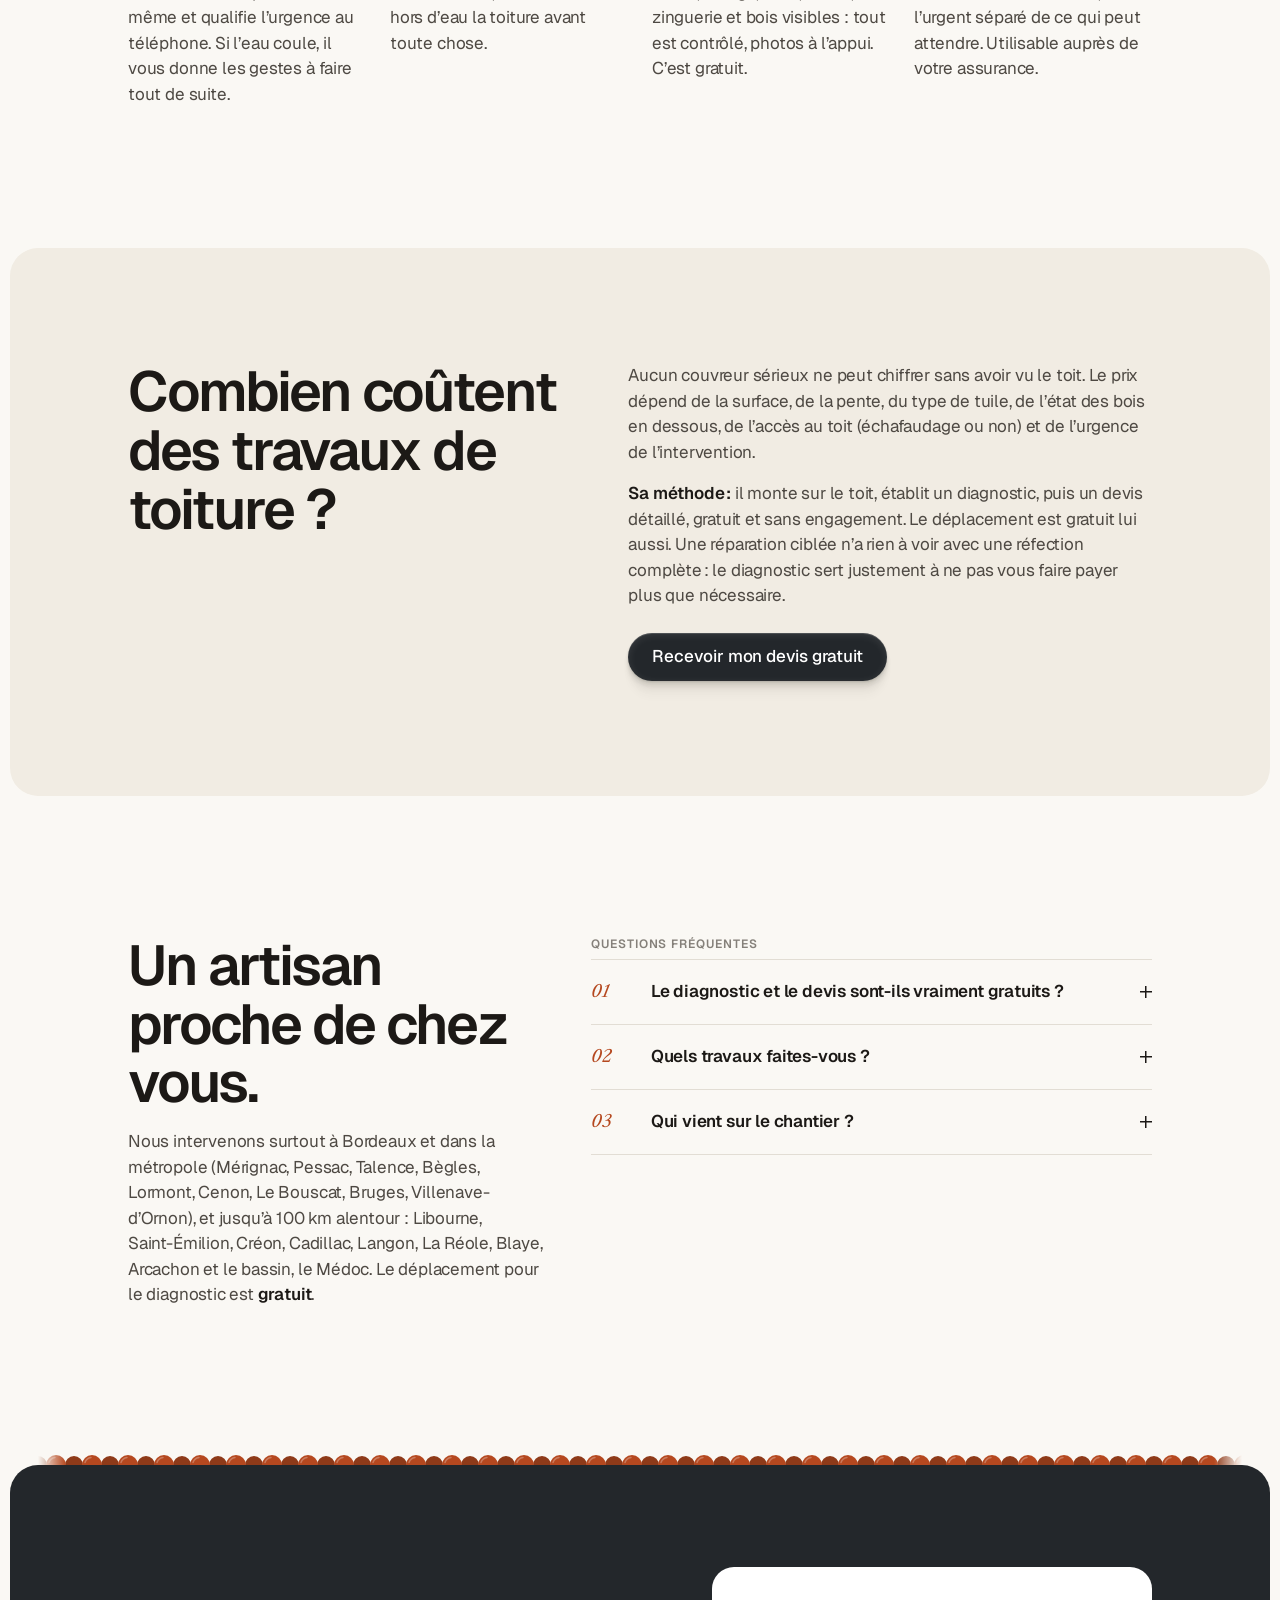
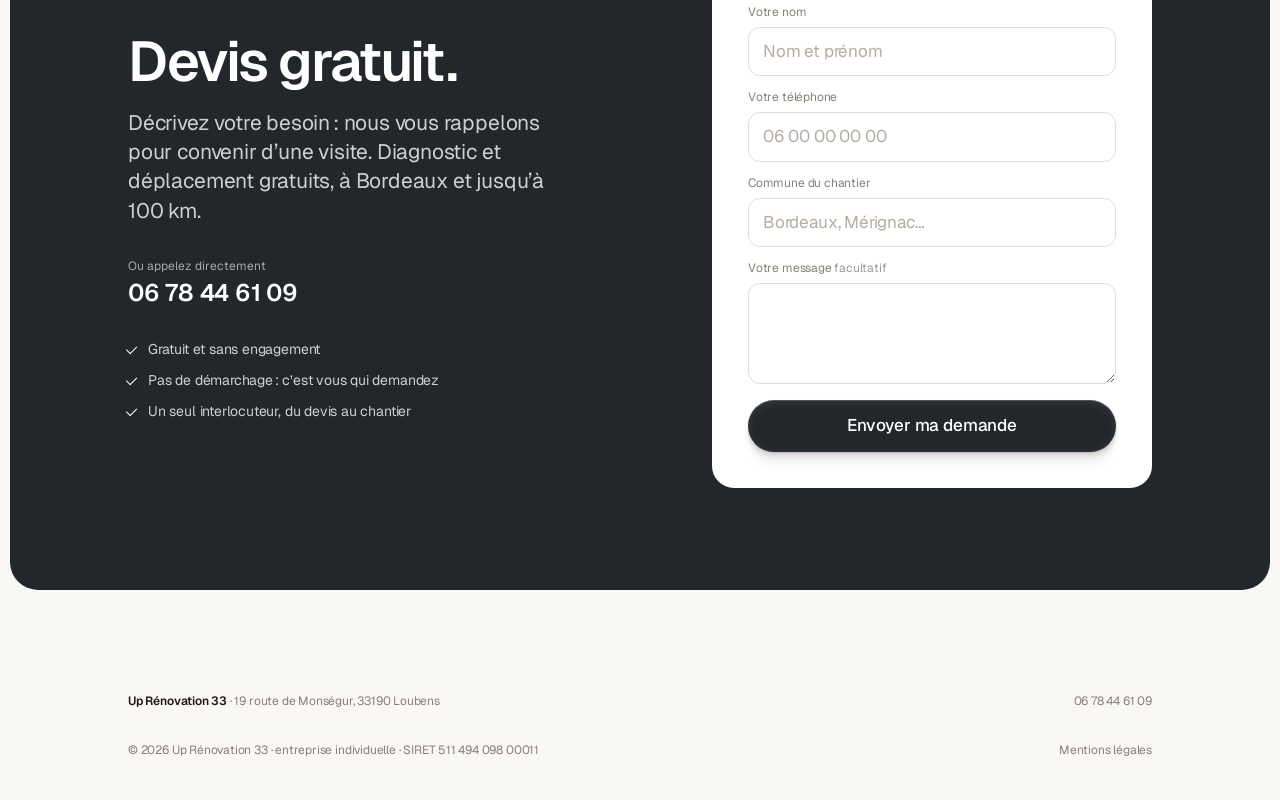
==== commit 2ec641ba: "Nouvelle adresse : 19 route de Monségur, 33190 Loubens Co-Authored-By: Claude Opus 5.5 <noreply@anth" ====
--- a/couvreur-bordeaux/index.html
+++ b/couvreur-bordeaux/index.html
@@ -264,7 +264,7 @@
   <div class="wrap">
     <p class="foot-note">Couvreur à Bordeaux et en Gironde. Couverture, réparation de fuite, démoussage, charpente, zinguerie et façades, jusqu’à 100 km autour de Bordeaux.</p>
     <div class="foot-in">
-      <p><b>Up Rénovation 33</b> · Bordeaux et Gironde</p>
+      <p><b>Up Rénovation 33</b> · 19 route de Monségur, 33190 Loubens</p>
       <p><a href="tel:+33678446109">06 78 44 61 09</a></p>
     </div>
     <div class="foot-in foot-bottom">
@@ -291,7 +291,7 @@
   })();
 </script>
 <script type="application/ld+json">
-{"@context":"https://schema.org","@type":"RoofingContractor","name":"Up Rénovation 33","telephone":"+33678446109","email":"urrutiapeterrenovation@gmail.com","url":"https://uprenovation33.fr/couvreur-bordeaux/","image":"https://uprenovation33.fr/lp/img/toiture-tuile-canal-la-reole.jpg","address":{"@type":"PostalAddress","addressRegion":"Gironde","addressCountry":"FR"},"geo":{"@type":"GeoCoordinates","latitude":44.612,"longitude":-0.033},"areaServed":"Bordeaux, Mérignac, Pessac, Talence, Bègles, Lormont, Libourne, Arcachon, Langon, Blaye, Gironde","identifier":"SIRET 511 494 098 00011","@id":"https://uprenovation33.fr/#entreprise"}
+{"@context":"https://schema.org","@type":"RoofingContractor","name":"Up Rénovation 33","telephone":"+33678446109","email":"urrutiapeterrenovation@gmail.com","url":"https://uprenovation33.fr/couvreur-bordeaux/","image":"https://uprenovation33.fr/lp/img/toiture-tuile-canal-la-reole.jpg","address":{"@type":"PostalAddress","streetAddress":"19 route de Monségur","addressLocality":"Loubens","postalCode":"33190","addressRegion":"Gironde","addressCountry":"FR"},"geo":{"@type":"GeoCoordinates","latitude":44.627447,"longitude":-0.034388},"areaServed":"Bordeaux, Mérignac, Pessac, Talence, Bègles, Lormont, Libourne, Arcachon, Langon, Blaye, Gironde","identifier":"SIRET 511 494 098 00011","@id":"https://uprenovation33.fr/#entreprise"}
 </script>
 <script src="../config.js?v=3" defer></script>
 <script src="../suivi.js?v=1" defer></script>
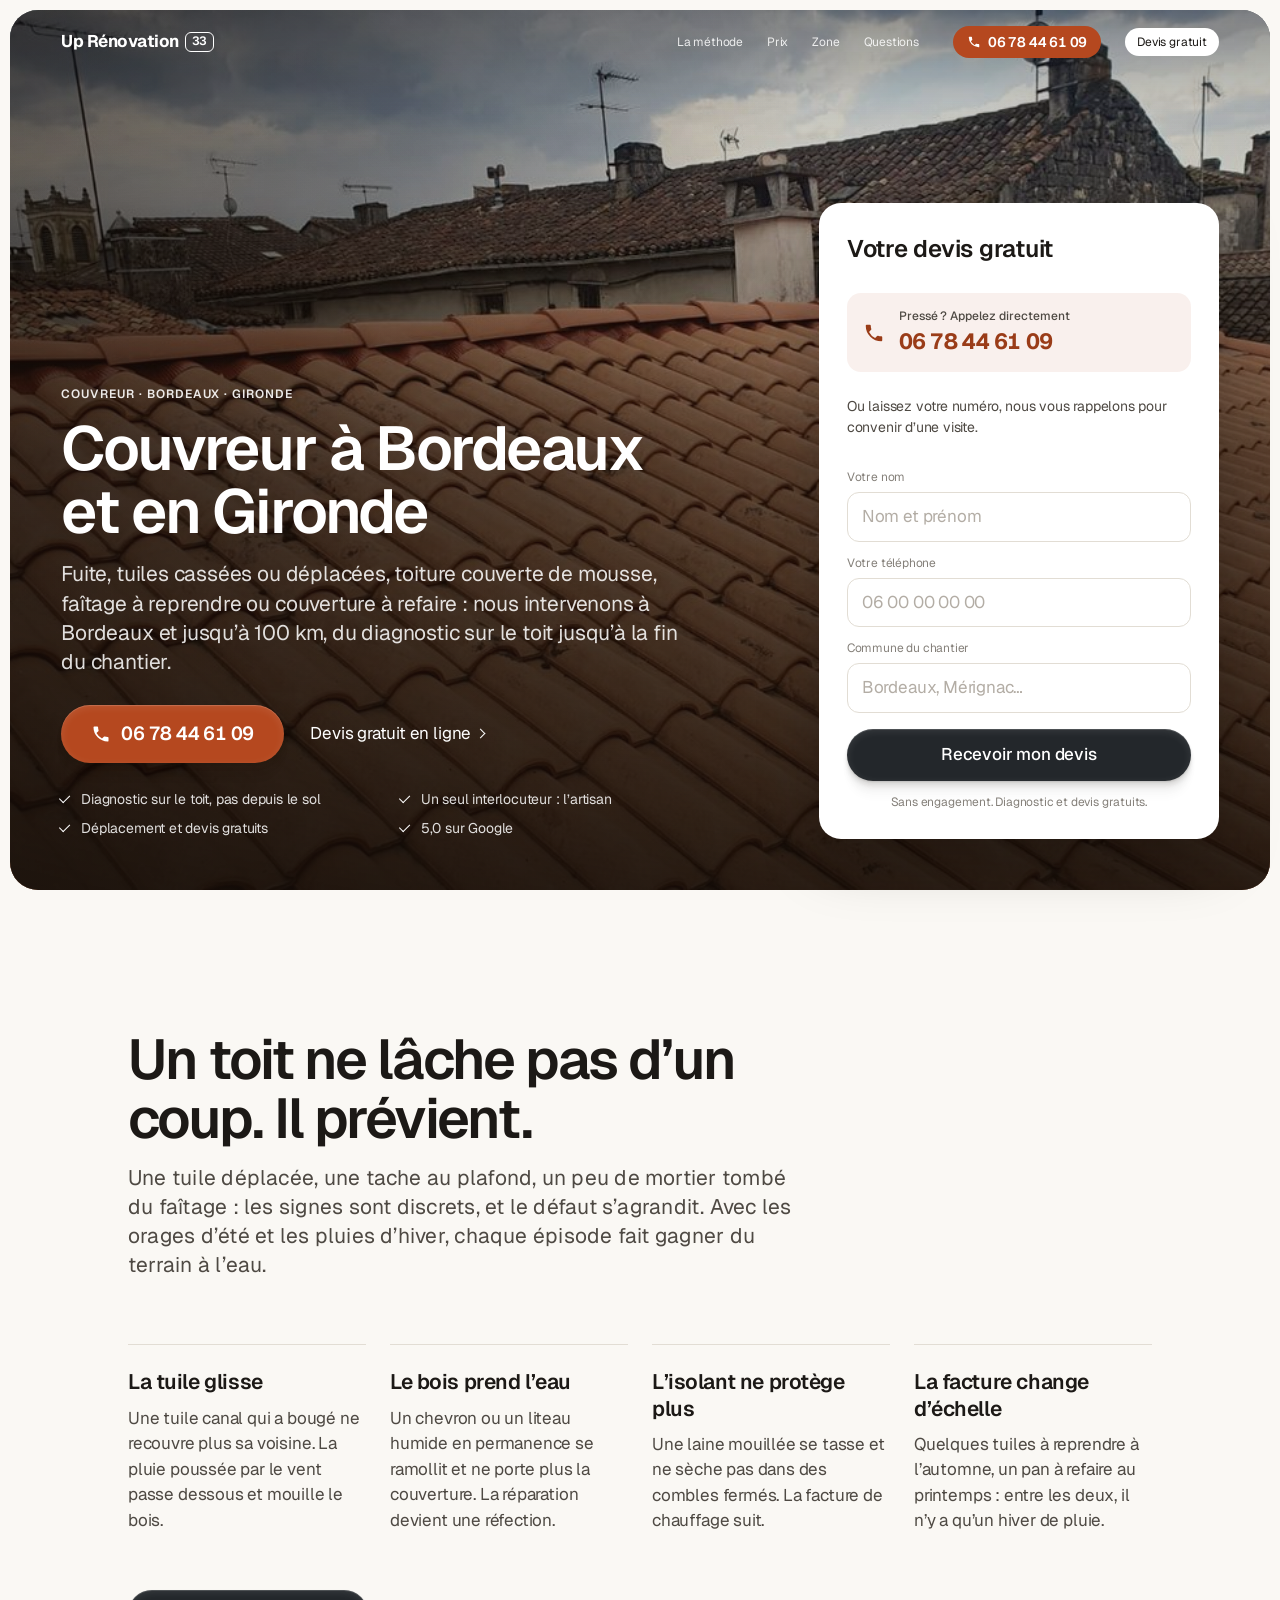
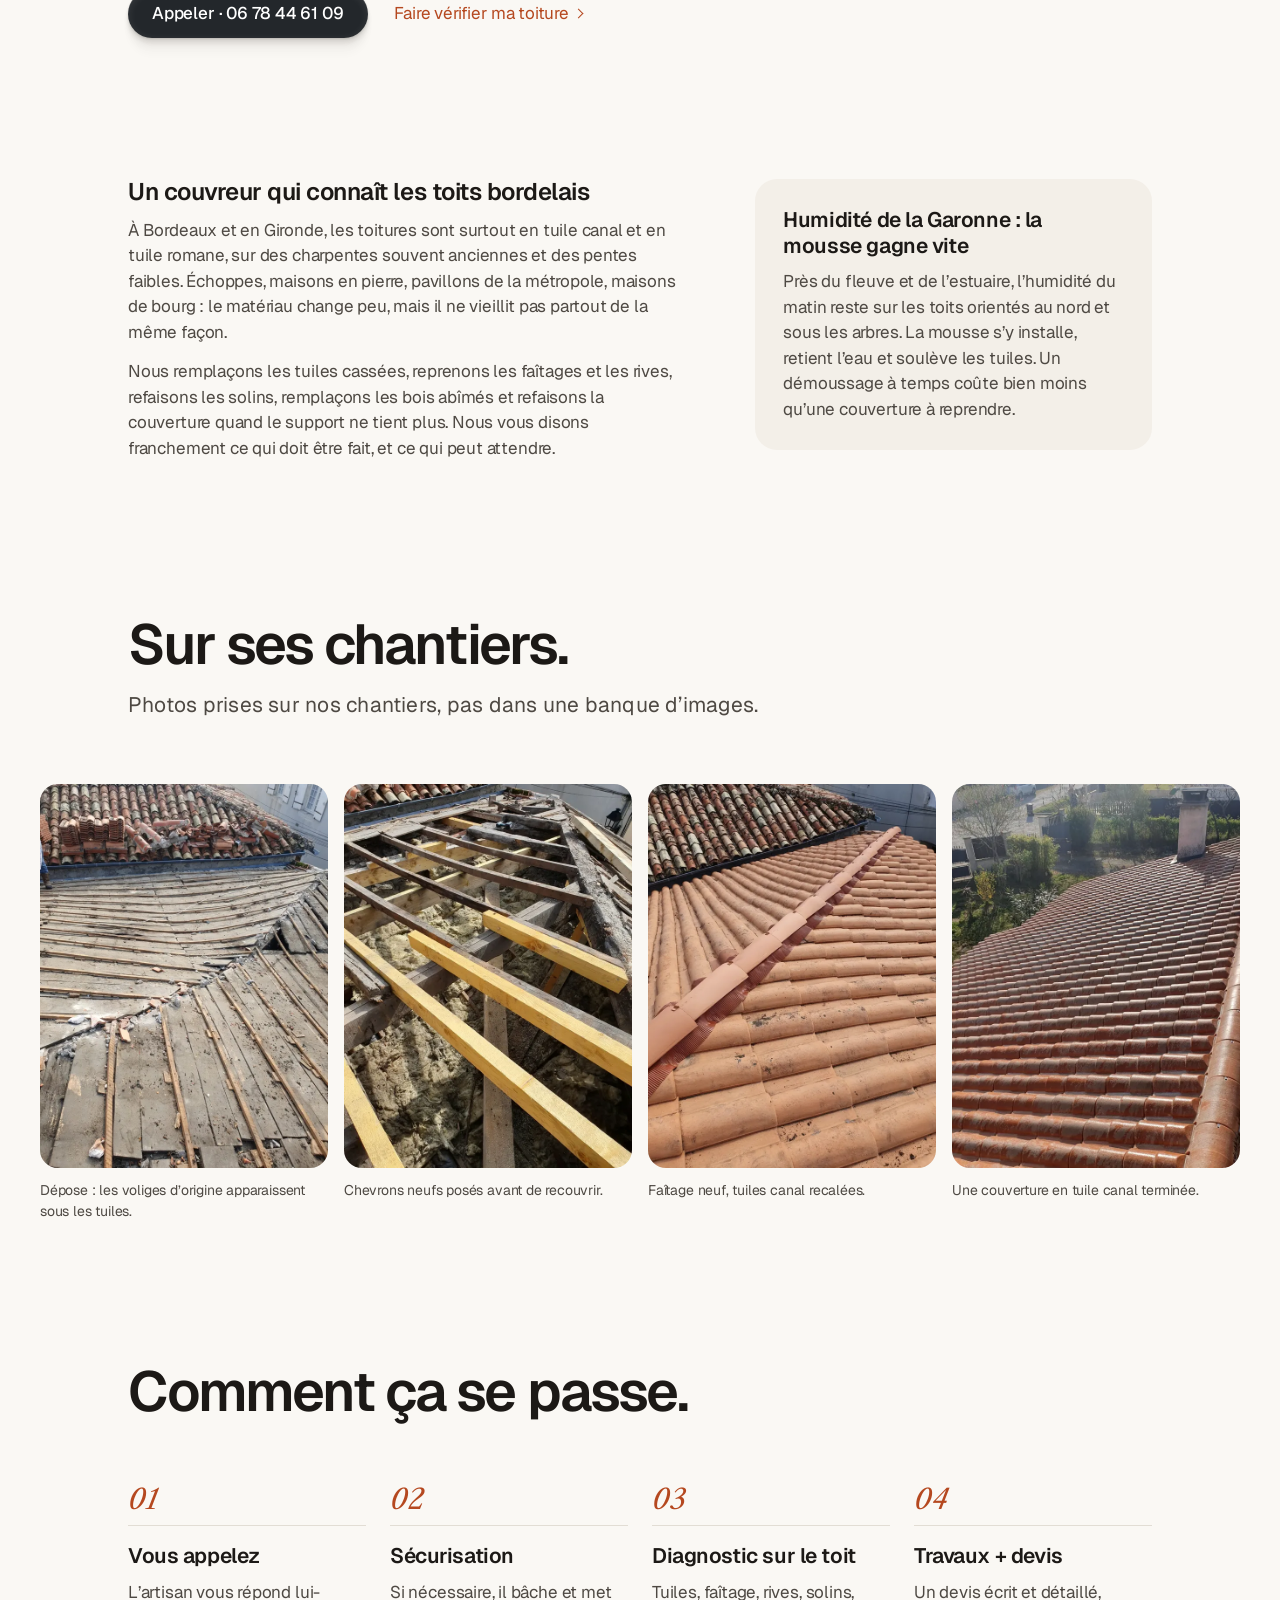
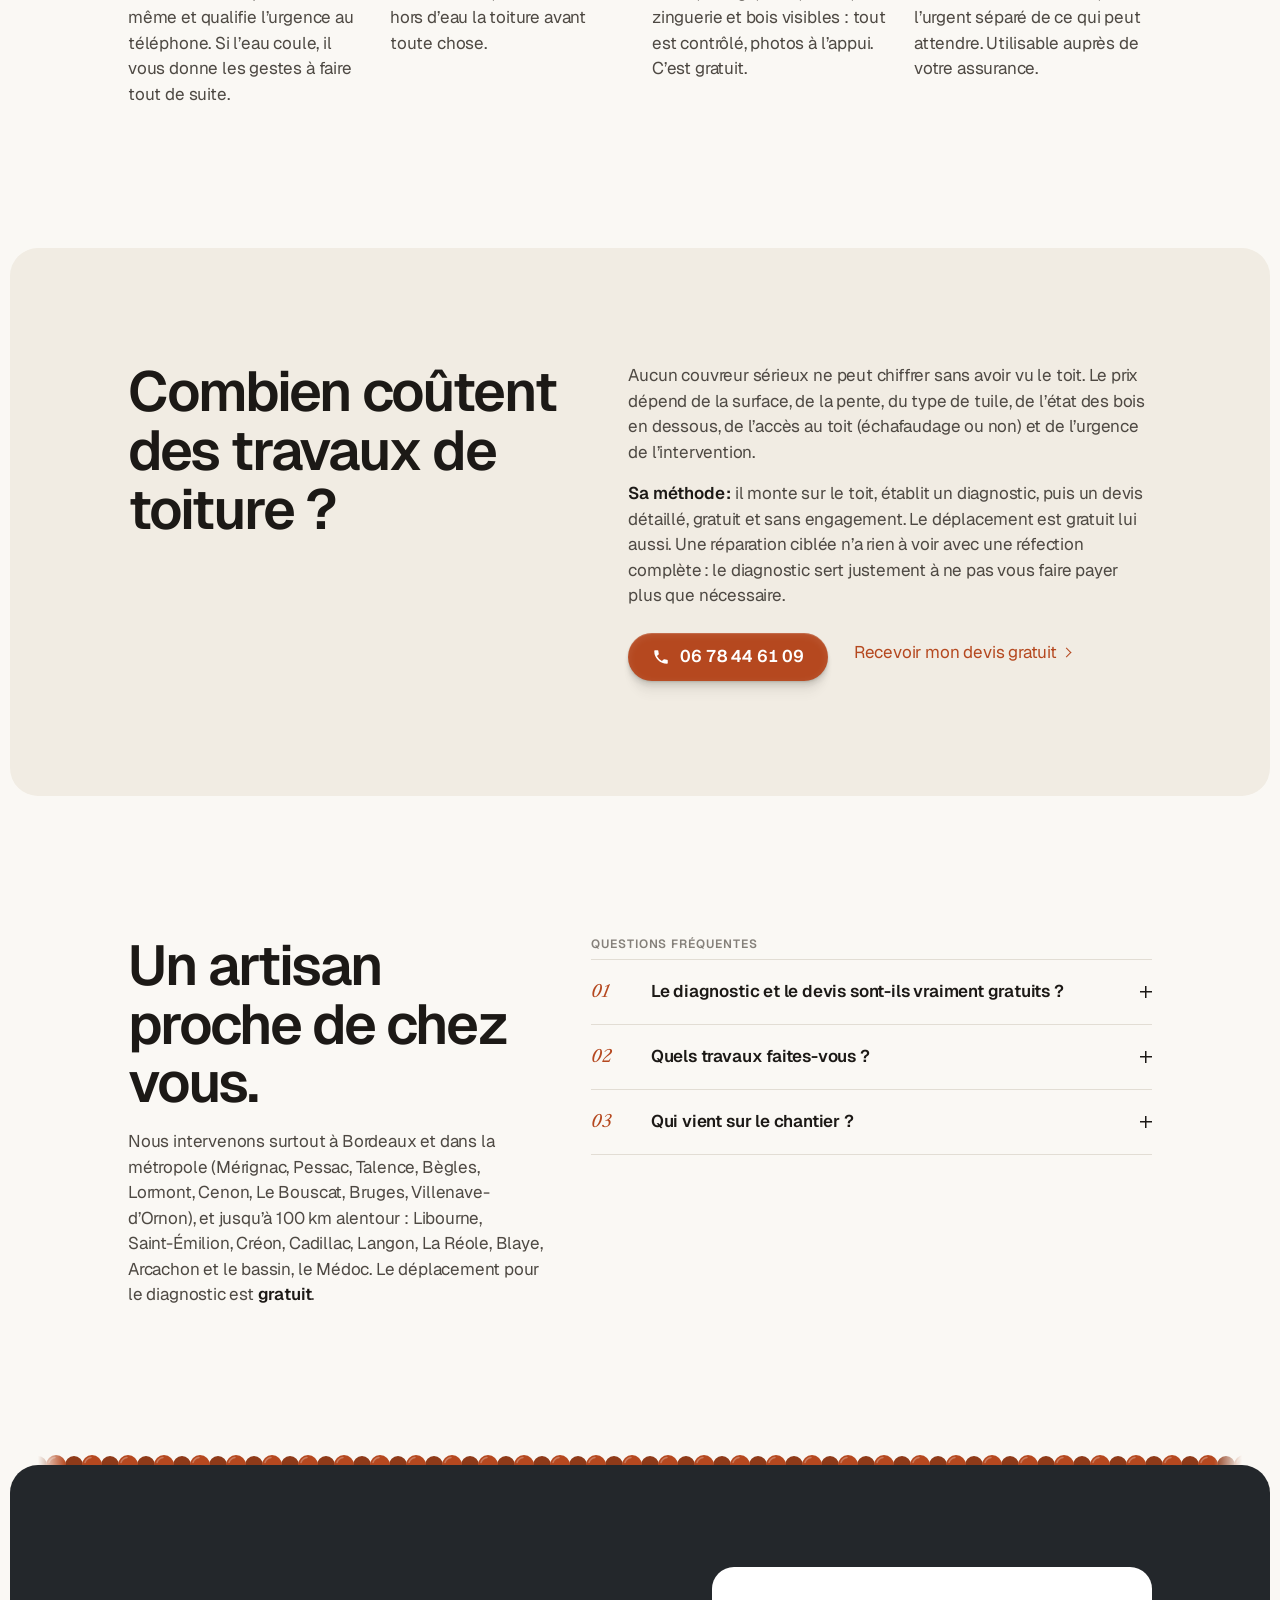
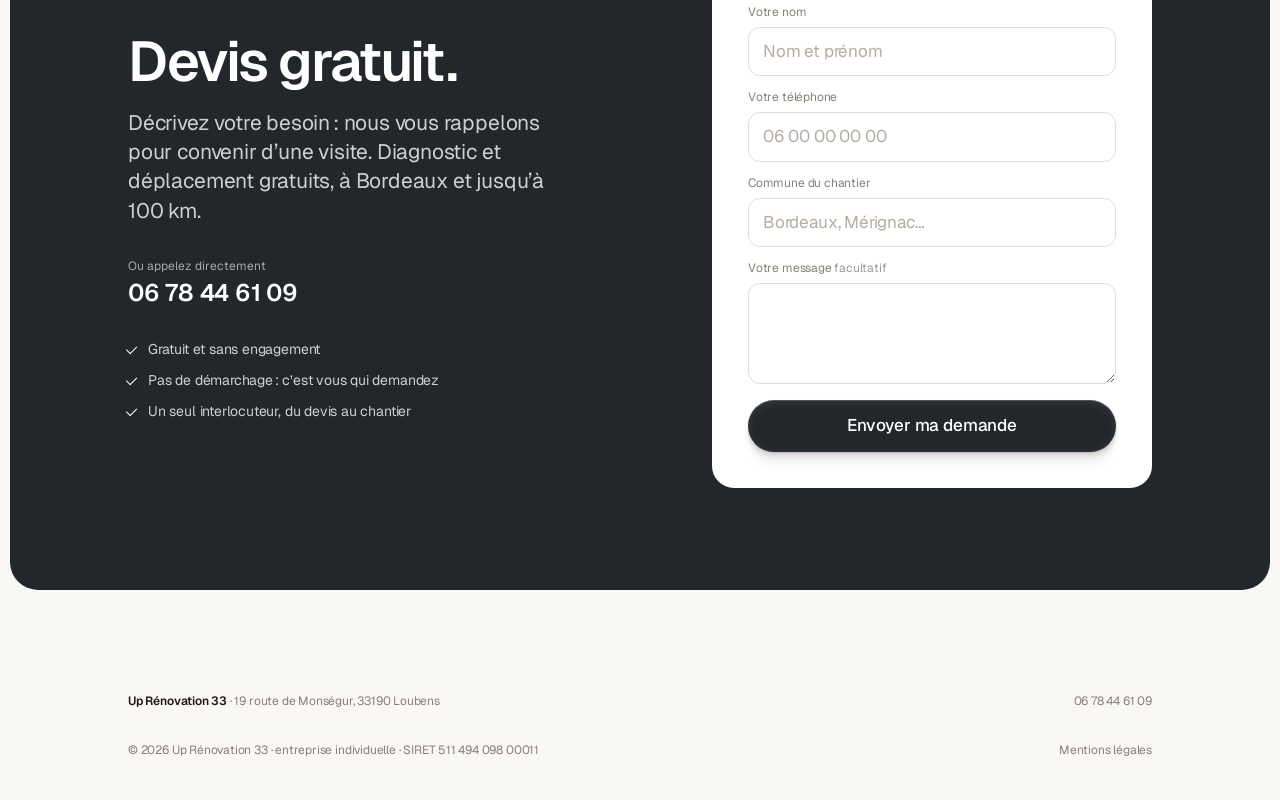
==== commit e57d78f5: "Pages de pub : numéro mis en avant (pastille du menu, bouton tuile, encart dans le formulaire, barre" ====
--- a/couvreur-bordeaux/index.html
+++ b/couvreur-bordeaux/index.html
@@ -21,8 +21,8 @@
 <link rel="preconnect" href="https://fonts.gstatic.com" crossorigin>
 <link href="https://fonts.googleapis.com/css2?family=Geist:wght@400;500;600;700&family=Libre+Caslon+Text:ital@1&display=swap" rel="stylesheet">
 <link rel="preload" as="image" href="../lp/img/toiture-tuile-canal-la-reole.jpg">
-<link rel="stylesheet" href="../styles.css?v=12">
-<link rel="stylesheet" href="../lp/lp.css?v=12">
+<link rel="stylesheet" href="../styles.css?v=13">
+<link rel="stylesheet" href="../lp/lp.css?v=13">
 </head>
 <body class="lp">
 
@@ -37,7 +37,7 @@
       <a href="#zone">Zone</a>
       <a href="#faq">Questions</a>
     </nav>
-    <a class="nav-tel" href="tel:+33678446109">06 78 44 61 09</a>
+    <a class="nav-call" href="tel:+33678446109"><i class="ic-tel" aria-hidden="true"></i>06 78 44 61 09</a>
     <a class="nav-cta" href="#devis">Devis gratuit</a>
   </div>
 </header>
@@ -53,7 +53,7 @@
         <h1 id="h1">Couvreur à Bordeaux et en Gironde</h1>
         <p>Fuite, tuiles cassées ou déplacées, toiture couverte de mousse, faîtage à reprendre ou couverture à refaire&nbsp;: nous intervenons à Bordeaux et jusqu’à 100 km, du diagnostic sur le toit jusqu’à la fin du chantier.</p>
         <div class="hero-cta">
-          <a class="btn btn-white" href="tel:+33678446109">Appeler · 06 78 44 61 09</a>
+          <a class="btn btn-call btn-big" href="tel:+33678446109"><i class="ic-tel" aria-hidden="true"></i>06 78 44 61 09</a>
           <a class="link link-white" href="#devis-express">Devis gratuit en ligne</a>
         </div>
         <ul class="ask-ok lp-trust">
@@ -69,7 +69,8 @@
   <div class="form lp-card">
     <form id="devis-express" novalidate>
       <p class="lp-card-t">Votre devis gratuit</p>
-      <p class="lp-card-s">Laissez votre numéro, nous vous rappelons pour convenir d’une visite.</p>
+      <a class="card-call" href="tel:+33678446109"><i class="ic-tel" aria-hidden="true"></i><span><small>Pressé&#8239;? Appelez directement</small>06 78 44 61 09</span></a>
+      <p class="lp-card-s">Ou laissez votre numéro, nous vous rappelons pour convenir d’une visite.</p>
       <input type="hidden" name="access_key" value="REMPLACER_PAR_LA_CLE_WEB3FORMS">
       <input type="hidden" name="subject" value="Rappel express · Couvreur · Up Rénovation 33">
       <input type="hidden" name="from_name" value="Site Up Rénovation 33">
@@ -172,7 +173,7 @@
     <div>
       <p>Aucun couvreur sérieux ne peut chiffrer sans avoir vu le toit. Le prix dépend de la surface, de la pente, du type de tuile, de l’état des bois en dessous, de l’accès au toit (échafaudage ou non) et de l’urgence de l’intervention.</p>
       <p><b>Sa méthode&#8239;:</b> il monte sur le toit, établit un diagnostic, puis un devis détaillé, gratuit et sans engagement. Le déplacement est gratuit lui aussi. Une réparation ciblée n’a rien à voir avec une réfection complète&#8239;: le diagnostic sert justement à ne pas vous faire payer plus que nécessaire.</p>
-      <a class="btn" href="#devis">Recevoir mon devis gratuit</a>
+      <div class="hero-cta prix-cta"><a class="btn btn-call" href="tel:+33678446109"><i class="ic-tel" aria-hidden="true"></i>06 78 44 61 09</a><a class="link" href="#devis">Recevoir mon devis gratuit</a></div>
     </div>
   </div>
 </section>
@@ -275,8 +276,8 @@
 </footer>
 
 <div class="callbar" id="callbar" aria-label="Contact rapide">
-  <a class="btn btn-ghost-call" href="tel:+33678446109">Appeler</a>
-  <a class="btn" href="#devis">Devis gratuit</a>
+  <a class="btn btn-call" href="tel:+33678446109"><i class="ic-tel" aria-hidden="true"></i>06 78 44 61 09</a>
+  <a class="btn btn-ghost-call" href="#devis">Devis</a>
 </div>
 
 <script>
--- a/lp/lp.css
+++ b/lp/lp.css
@@ -5,10 +5,26 @@
 .sr-only { position: absolute; width: 1px; height: 1px; overflow: hidden; clip: rect(0 0 0 0); white-space: nowrap; }
 .lp .reveal.in { opacity: 1; transform: none; }
 
-/* Nav : le numéro en clair à côté du bouton */
-.nav-tel { font-size: var(--t7); font-weight: 600; color: var(--ink); padding: 12px 6px; font-variant-numeric: tabular-nums; }
-.nav.on-photo .nav-tel { color: #fff; }
-@media (max-width: 734px) { .nav-tel { display: none; } }
+/* Le numéro, mis en avant partout : pastille tuile avec icône téléphone */
+.ic-tel { display: inline-block; flex: none; width: 1em; height: 1em; background: currentColor; -webkit-mask: url("data:image/svg+xml,%3Csvg xmlns='http://www.w3.org/2000/svg' viewBox='0 0 24 24'%3E%3Cpath d='M6.6 10.8a15.1 15.1 0 0 0 6.6 6.6l2.2-2.2a1 1 0 0 1 1-.25 11.4 11.4 0 0 0 3.6.57 1 1 0 0 1 1 1V20a1 1 0 0 1-1 1A17 17 0 0 1 3 4a1 1 0 0 1 1-1h3.5a1 1 0 0 1 1 1c0 1.25.2 2.45.57 3.57a1 1 0 0 1-.25 1z'/%3E%3C/svg%3E") center / contain no-repeat; mask: url("data:image/svg+xml,%3Csvg xmlns='http://www.w3.org/2000/svg' viewBox='0 0 24 24'%3E%3Cpath d='M6.6 10.8a15.1 15.1 0 0 0 6.6 6.6l2.2-2.2a1 1 0 0 1 1-.25 11.4 11.4 0 0 0 3.6.57 1 1 0 0 1 1 1V20a1 1 0 0 1-1 1A17 17 0 0 1 3 4a1 1 0 0 1 1-1h3.5a1 1 0 0 1 1 1c0 1.25.2 2.45.57 3.57a1 1 0 0 1-.25 1z'/%3E%3C/svg%3E") center / contain no-repeat; }
+.btn-call { gap: 10px; background: var(--blue); color: #fff; font-weight: 600; font-variant-numeric: tabular-nums; }
+.btn-call:hover { background: var(--blue-hover); }
+.btn-call .ic-tel { width: 18px; height: 18px; }
+.btn-big { min-height: 58px; padding: 0 30px; font-size: 1.1875rem; }
+.btn-big .ic-tel { width: 20px; height: 20px; }
+.nav-call { position: relative; display: inline-flex; align-items: center; gap: 7px; min-height: 32px; padding: 0 14px; border-radius: 980px; background: var(--blue); color: #fff; font-size: var(--t6); font-weight: 600; font-variant-numeric: tabular-nums; }
+.nav-call::after { content: ""; position: absolute; inset: -6px -2px; }
+.nav-call .ic-tel { width: 14px; height: 14px; }
+.nav-call:hover { background: var(--blue-hover); }
+.card-call { display: flex; align-items: center; gap: 14px; margin: 14px 0 6px; padding: 14px 16px; border-radius: 14px; background: rgba(181, 72, 31, .08); color: var(--blue-hover); font-size: 1.375rem; font-weight: 700; letter-spacing: -.02em; font-variant-numeric: tabular-nums; transition: background-color .2s; }
+.card-call:hover { background: rgba(181, 72, 31, .13); }
+.card-call .ic-tel { width: 22px; height: 22px; }
+.card-call small { display: block; font-size: var(--t7); font-weight: 500; letter-spacing: 0; color: var(--ink-2); }
+.prix-cta { margin-top: 8px; }
+@media (max-width: 734px) {
+  .nav .nav-cta { display: none; }
+  .btn-big { width: 100%; }
+}
 
 /* Ouverture : cadre photo à gauche du formulaire */
 .lp-hero { position: relative; }
@@ -82,6 +98,7 @@
 /* Bloc devis complet : même bloc ardoise que l'accueil */
 .lp .ask-card .form-state b { color: var(--ink); }
 .callbar.show { transform: none; }
+.lp .callbar { grid-template-columns: 1.7fr 1fr; }
 
 /* Ses chantiers : mêmes vignettes que le chantier de l'accueil */
 .lp-galerie { margin: 0 auto; padding: 0 var(--pad); width: min(100%, calc(1240px + var(--pad) * 2)); display: grid; grid-template-columns: repeat(4, 1fr); gap: 16px; }
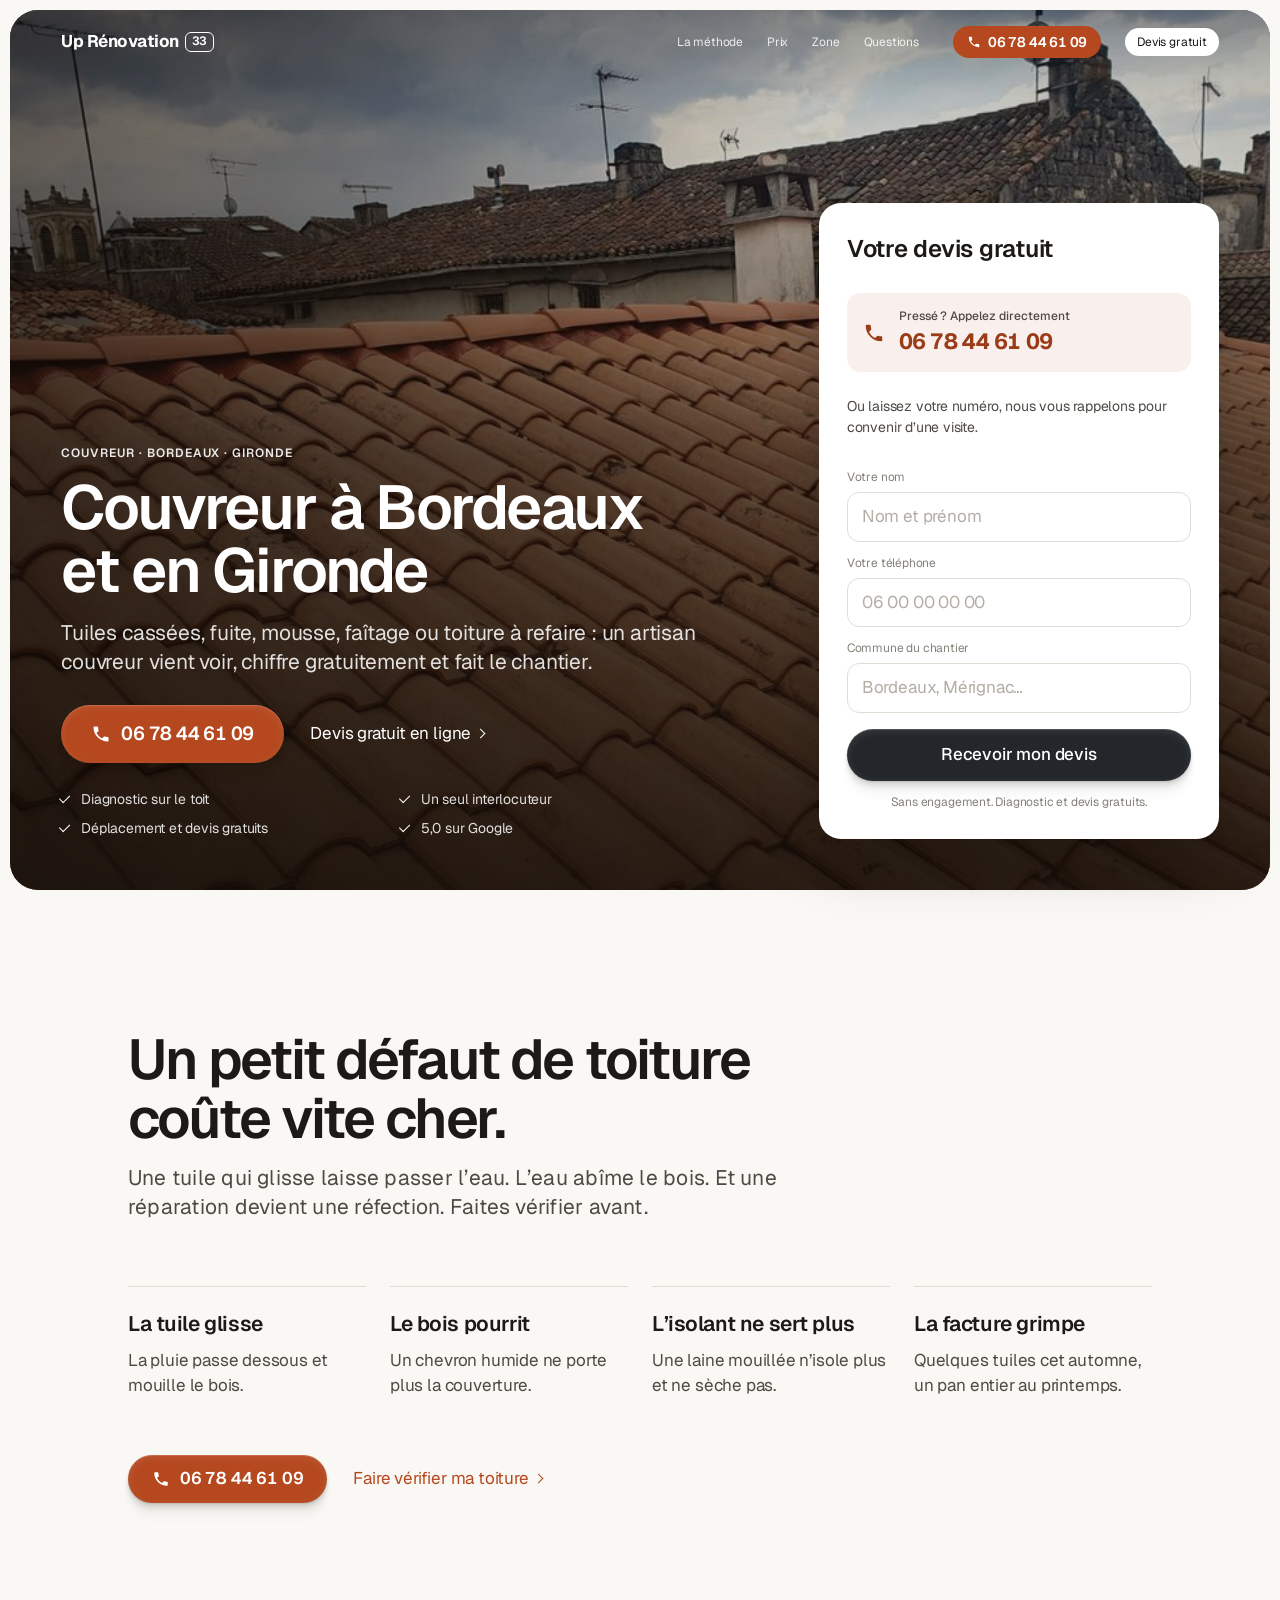
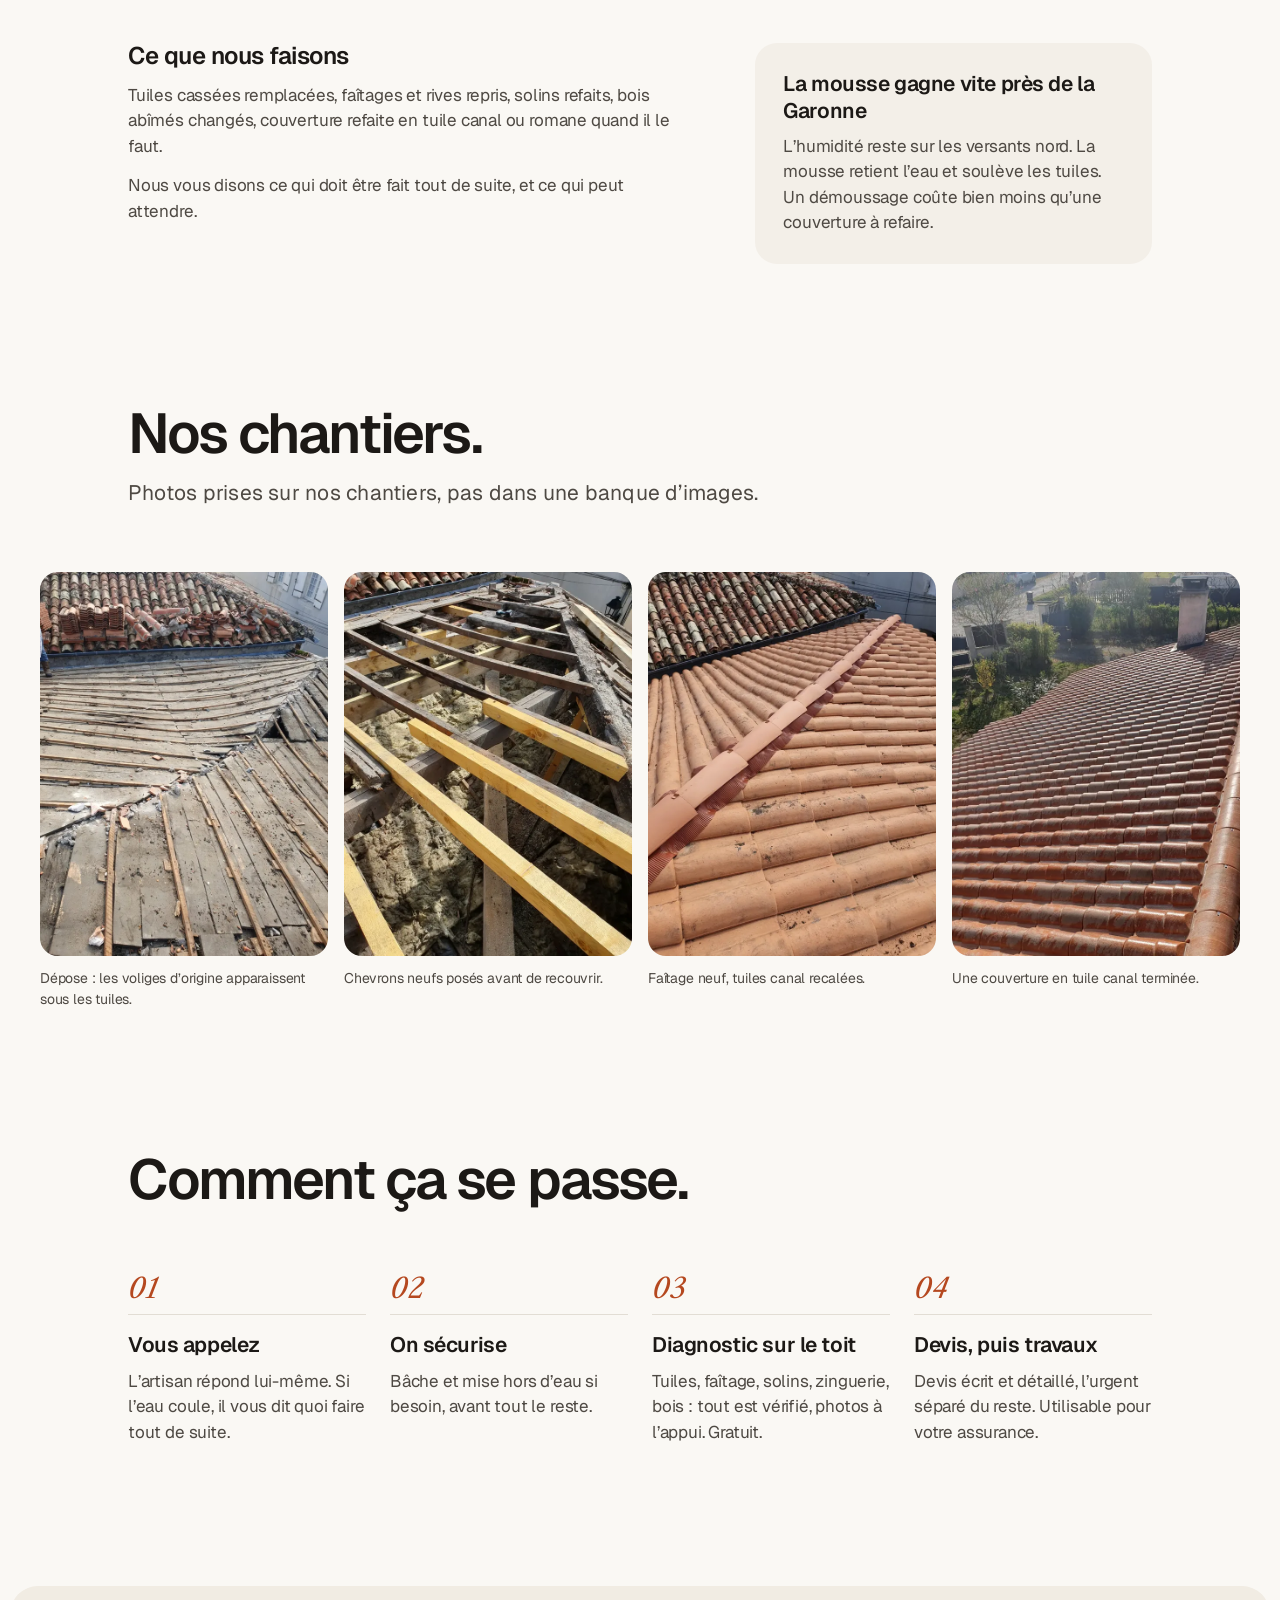
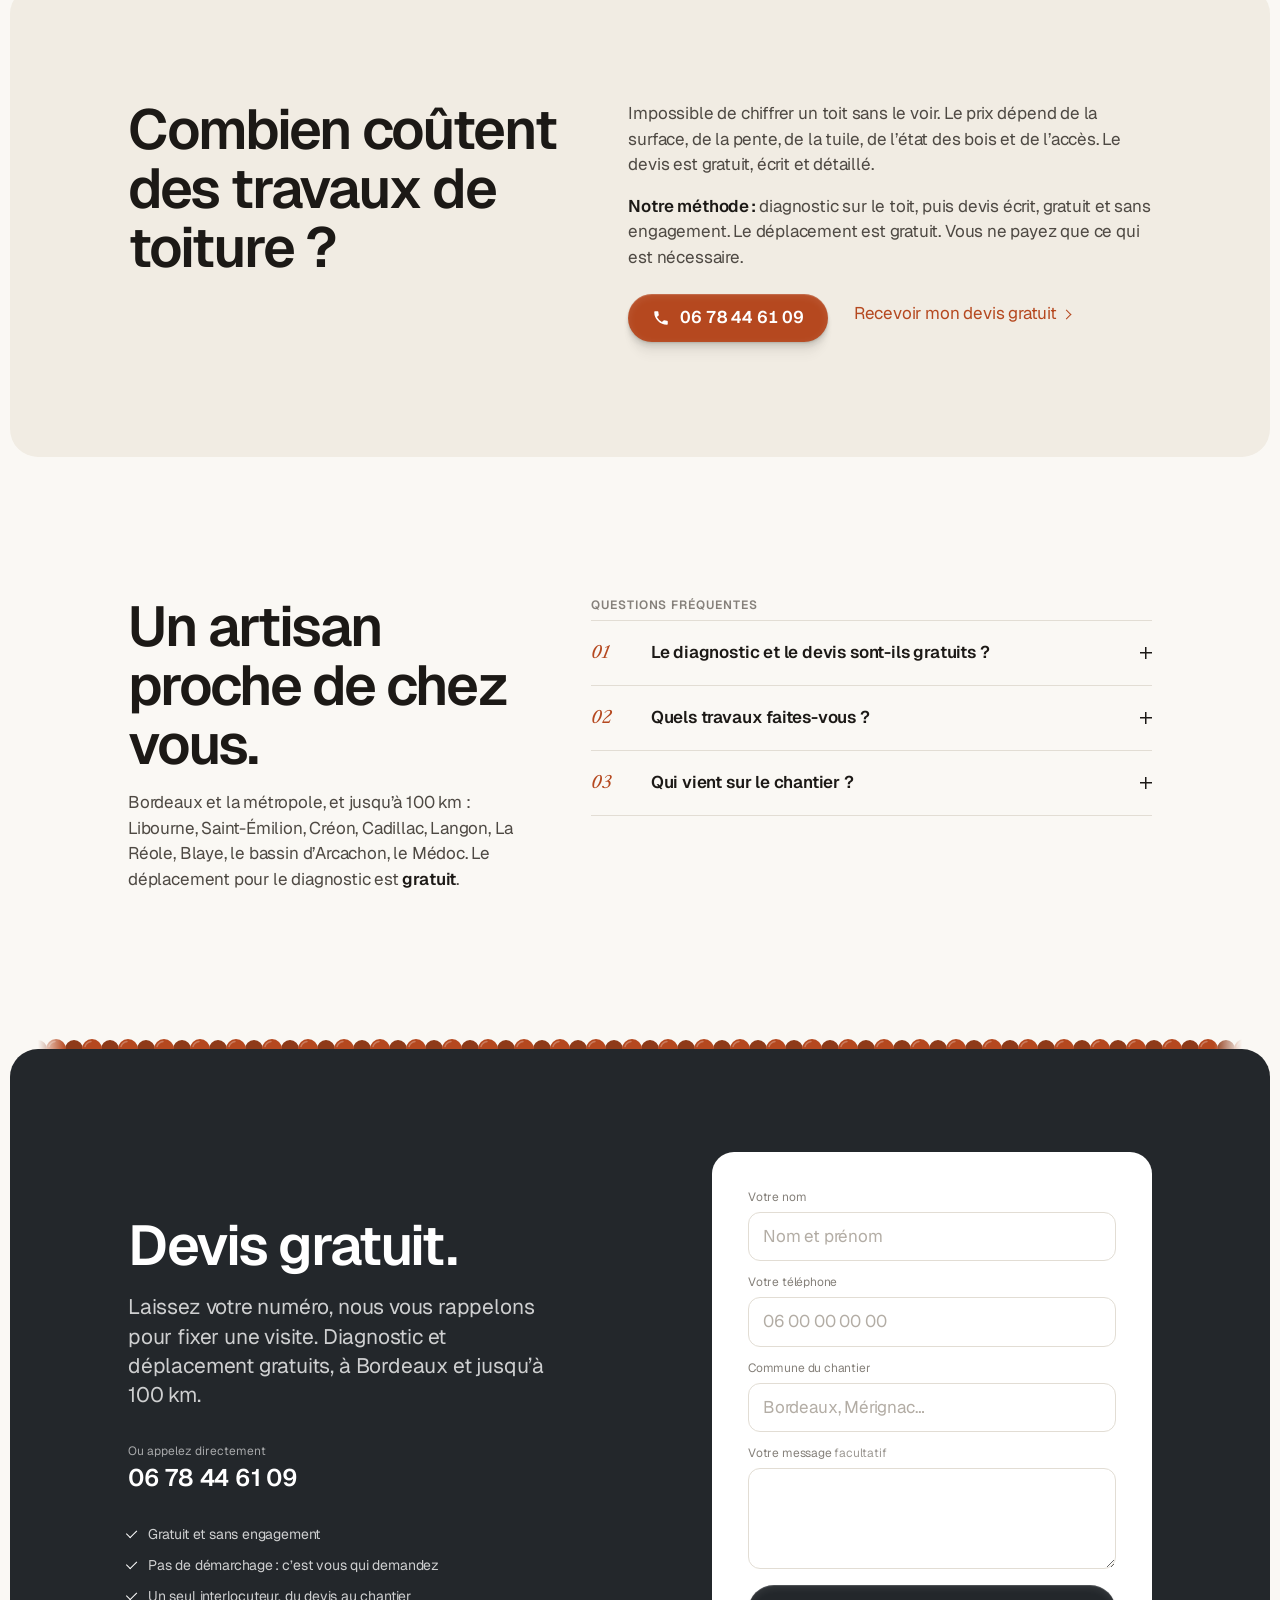
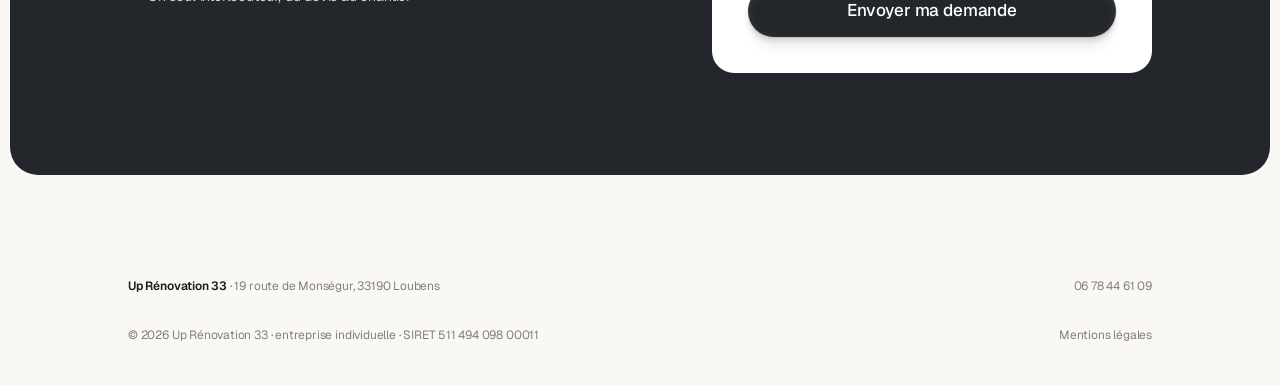
==== commit cd5e7970: "Pages de pub : textes resserrés, plus directs ; bouton d'appel couleur tuile partout Co-Authored-By:" ====
--- a/couvreur-bordeaux/index.html
+++ b/couvreur-bordeaux/index.html
@@ -51,14 +51,14 @@
       <div class="hero-txt">
         <p class="lp-kicker">Couvreur · Bordeaux · Gironde</p>
         <h1 id="h1">Couvreur à Bordeaux et en Gironde</h1>
-        <p>Fuite, tuiles cassées ou déplacées, toiture couverte de mousse, faîtage à reprendre ou couverture à refaire&nbsp;: nous intervenons à Bordeaux et jusqu’à 100 km, du diagnostic sur le toit jusqu’à la fin du chantier.</p>
+        <p>Tuiles cassées, fuite, mousse, faîtage ou toiture à refaire&nbsp;: un artisan couvreur vient voir, chiffre gratuitement et fait le chantier.</p>
         <div class="hero-cta">
           <a class="btn btn-call btn-big" href="tel:+33678446109"><i class="ic-tel" aria-hidden="true"></i>06 78 44 61 09</a>
           <a class="link link-white" href="#devis-express">Devis gratuit en ligne</a>
         </div>
         <ul class="ask-ok lp-trust">
-          <li>Diagnostic sur le toit, pas depuis le sol</li>
-          <li>Un seul interlocuteur&nbsp;: l’artisan</li>
+          <li>Diagnostic sur le toit</li>
+          <li>Un seul interlocuteur</li>
           <li>Déplacement et devis gratuits</li>
           <li>5,0 sur Google</li>
         </ul>
@@ -110,17 +110,17 @@
 <section class="lp-sec" aria-labelledby="risque-t">
   <div class="wrap">
     <div class="head">
-      <h2 id="risque-t" class="reveal">Un toit ne lâche pas d’un coup. Il prévient.</h2>
-      <p class="reveal">Une tuile déplacée, une tache au plafond, un peu de mortier tombé du faîtage&nbsp;: les signes sont discrets, et le défaut s’agrandit. Avec les orages d’été et les pluies d’hiver, chaque épisode fait gagner du terrain à l’eau.</p>
+      <h2 id="risque-t" class="reveal">Un petit défaut de toiture coûte vite cher.</h2>
+      <p class="reveal">Une tuile qui glisse laisse passer l’eau. L’eau abîme le bois. Et une réparation devient une réfection. Faites vérifier avant.</p>
     </div>
     <dl class="facts lp-risques">
-      <div class="reveal"><dt>La tuile glisse</dt><dd>Une tuile canal qui a bougé ne recouvre plus sa voisine. La pluie poussée par le vent passe dessous et mouille le bois.</dd></div>
-      <div class="reveal"><dt>Le bois prend l’eau</dt><dd>Un chevron ou un liteau humide en permanence se ramollit et ne porte plus la couverture. La réparation devient une réfection.</dd></div>
-      <div class="reveal"><dt>L’isolant ne protège plus</dt><dd>Une laine mouillée se tasse et ne sèche pas dans des combles fermés. La facture de chauffage suit.</dd></div>
-      <div class="reveal"><dt>La facture change d’échelle</dt><dd>Quelques tuiles à reprendre à l’automne, un pan à refaire au printemps&nbsp;: entre les deux, il n’y a qu’un hiver de pluie.</dd></div>
+      <div class="reveal"><dt>La tuile glisse</dt><dd>La pluie passe dessous et mouille le bois.</dd></div>
+      <div class="reveal"><dt>Le bois pourrit</dt><dd>Un chevron humide ne porte plus la couverture.</dd></div>
+      <div class="reveal"><dt>L’isolant ne sert plus</dt><dd>Une laine mouillée n’isole plus et ne sèche pas.</dd></div>
+      <div class="reveal"><dt>La facture grimpe</dt><dd>Quelques tuiles cet automne, un pan entier au printemps.</dd></div>
     </dl>
     <div class="hero-cta lp-cta-row">
-      <a class="btn" href="tel:+33678446109">Appeler · 06 78 44 61 09</a>
+      <a class="btn btn-call" href="tel:+33678446109"><i class="ic-tel" aria-hidden="true"></i>06 78 44 61 09</a>
       <a class="link" href="#devis">Faire vérifier ma toiture</a>
     </div>
   </div>
@@ -129,13 +129,13 @@
 <section class="lp-sec lp-sec-top0" aria-label="Le métier">
   <div class="wrap lp-texte">
     <div class="lp-prose">
-      <h2 class="reveal">Un couvreur qui connaît les toits bordelais</h2>
-      <p>À Bordeaux et en Gironde, les toitures sont surtout en tuile canal et en tuile romane, sur des charpentes souvent anciennes et des pentes faibles. Échoppes, maisons en pierre, pavillons de la métropole, maisons de bourg&nbsp;: le matériau change peu, mais il ne vieillit pas partout de la même façon.</p>
-      <p>Nous remplaçons les tuiles cassées, reprenons les faîtages et les rives, refaisons les solins, remplaçons les bois abîmés et refaisons la couverture quand le support ne tient plus. Nous vous disons franchement ce qui doit être fait, et ce qui peut attendre.</p>
+      <h2 class="reveal">Ce que nous faisons</h2>
+      <p>Tuiles cassées remplacées, faîtages et rives repris, solins refaits, bois abîmés changés, couverture refaite en tuile canal ou romane quand il le faut.</p>
+      <p>Nous vous disons ce qui doit être fait tout de suite, et ce qui peut attendre.</p>
     </div>
     <aside class="lp-urgent reveal">
-      <b>Humidité de la Garonne&nbsp;: la mousse gagne vite</b>
-      <p>Près du fleuve et de l’estuaire, l’humidité du matin reste sur les toits orientés au nord et sous les arbres. La mousse s’y installe, retient l’eau et soulève les tuiles. Un démoussage à temps coûte bien moins qu’une couverture à reprendre.</p>
+      <b>La mousse gagne vite près de la Garonne</b>
+      <p>L’humidité reste sur les versants nord. La mousse retient l’eau et soulève les tuiles. Un démoussage coûte bien moins qu’une couverture à refaire.</p>
     </aside>
   </div>
 </section>
@@ -143,7 +143,7 @@
 <section class="lp-sec lp-sec-top0" aria-labelledby="photos-t">
   <div class="wrap">
     <div class="head">
-      <h2 id="photos-t" class="reveal">Sur ses chantiers.</h2>
+      <h2 id="photos-t" class="reveal">Nos chantiers.</h2>
       <p class="reveal">Photos prises sur nos chantiers, pas dans une banque d’images.</p>
     </div>
   </div>
@@ -159,10 +159,10 @@
   <div class="wrap">
     <div class="head"><h2 id="methode-t" class="reveal">Comment ça se passe.</h2></div>
     <ol class="lp-steps">
-      <li class="reveal"><span>01</span><b>Vous appelez</b><p>L’artisan vous répond lui-même et qualifie l’urgence au téléphone. Si l’eau coule, il vous donne les gestes à faire tout de suite.</p></li>
-      <li class="reveal"><span>02</span><b>Sécurisation</b><p>Si nécessaire, il bâche et met hors d’eau la toiture avant toute chose.</p></li>
-      <li class="reveal"><span>03</span><b>Diagnostic sur le toit</b><p>Tuiles, faîtage, rives, solins, zinguerie et bois visibles&nbsp;: tout est contrôlé, photos à l’appui. C’est gratuit.</p></li>
-      <li class="reveal"><span>04</span><b>Travaux + devis</b><p>Un devis écrit et détaillé, l’urgent séparé de ce qui peut attendre. Utilisable auprès de votre assurance.</p></li>
+      <li class="reveal"><span>01</span><b>Vous appelez</b><p>L’artisan répond lui-même. Si l’eau coule, il vous dit quoi faire tout de suite.</p></li>
+      <li class="reveal"><span>02</span><b>On sécurise</b><p>Bâche et mise hors d’eau si besoin, avant tout le reste.</p></li>
+      <li class="reveal"><span>03</span><b>Diagnostic sur le toit</b><p>Tuiles, faîtage, solins, zinguerie, bois&nbsp;: tout est vérifié, photos à l’appui. Gratuit.</p></li>
+      <li class="reveal"><span>04</span><b>Devis, puis travaux</b><p>Devis écrit et détaillé, l’urgent séparé du reste. Utilisable pour votre assurance.</p></li>
     </ol>
   </div>
 </section>
@@ -171,8 +171,8 @@
   <div class="wrap lp-prix-in">
     <h2 id="prix-t" class="reveal">Combien coûtent des travaux de toiture&nbsp;?</h2>
     <div>
-      <p>Aucun couvreur sérieux ne peut chiffrer sans avoir vu le toit. Le prix dépend de la surface, de la pente, du type de tuile, de l’état des bois en dessous, de l’accès au toit (échafaudage ou non) et de l’urgence de l’intervention.</p>
-      <p><b>Sa méthode&#8239;:</b> il monte sur le toit, établit un diagnostic, puis un devis détaillé, gratuit et sans engagement. Le déplacement est gratuit lui aussi. Une réparation ciblée n’a rien à voir avec une réfection complète&#8239;: le diagnostic sert justement à ne pas vous faire payer plus que nécessaire.</p>
+      <p>Impossible de chiffrer un toit sans le voir. Le prix dépend de la surface, de la pente, de la tuile, de l’état des bois et de l’accès. Le devis est gratuit, écrit et détaillé.</p>
+      <p><b>Notre méthode&#8239;:</b> diagnostic sur le toit, puis devis écrit, gratuit et sans engagement. Le déplacement est gratuit. Vous ne payez que ce qui est nécessaire.</p>
       <div class="hero-cta prix-cta"><a class="btn btn-call" href="tel:+33678446109"><i class="ic-tel" aria-hidden="true"></i>06 78 44 61 09</a><a class="link" href="#devis">Recevoir mon devis gratuit</a></div>
     </div>
   </div>
@@ -182,18 +182,18 @@
   <div class="wrap faq-in">
     <div>
       <h2 id="zone-t" class="reveal">Un artisan proche de chez vous.</h2>
-      <p class="lp-zone-p">Nous intervenons surtout à Bordeaux et dans la métropole (Mérignac, Pessac, Talence, Bègles, Lormont, Cenon, Le Bouscat, Bruges, Villenave-d’Ornon), et jusqu’à 100 km alentour&nbsp;: Libourne, Saint-Émilion, Créon, Cadillac, Langon, La Réole, Blaye, Arcachon et le bassin, le Médoc. Le déplacement pour le diagnostic est <strong>gratuit</strong>.</p>
+      <p class="lp-zone-p">Bordeaux et la métropole, et jusqu’à 100 km&nbsp;: Libourne, Saint-Émilion, Créon, Cadillac, Langon, La Réole, Blaye, le bassin d’Arcachon, le Médoc. Le déplacement pour le diagnostic est <strong>gratuit</strong>.</p>
     </div>
     <div>
       <h3 class="lp-faq-t" id="faq">Questions fréquentes</h3>
       <div class="faq-list">
         <details name="faq">
-          <summary>Le diagnostic et le devis sont-ils vraiment gratuits&nbsp;?</summary>
-          <p>Oui, les deux, et sans engagement. Rien n’est facturé pour venir voir, monter sur le toit et remettre un chiffrage écrit.</p>
+          <summary>Le diagnostic et le devis sont-ils gratuits&nbsp;?</summary>
+          <p>Oui, les deux, sans engagement.</p>
         </details>
         <details name="faq">
           <summary>Quels travaux faites-vous&nbsp;?</summary>
-          <p>Couverture en tuile, réparation de fuite, démoussage et hydrofuge, charpente, zinguerie et gouttières, et aussi nettoyage et peinture de façade.</p>
+          <p>Couverture en tuile, fuites, démoussage et hydrofuge, charpente, zinguerie et gouttières, façades.</p>
         </details>
         <details name="faq">
           <summary>Qui vient sur le chantier&nbsp;?</summary>
@@ -211,7 +211,7 @@
   <div class="wrap ask">
     <div class="ask-txt">
       <h2 id="devis-t">Devis gratuit.</h2>
-      <p>Décrivez votre besoin&#8239;: nous vous rappelons pour convenir d’une visite. Diagnostic et déplacement gratuits, à Bordeaux et jusqu’à 100 km.</p>
+      <p>Laissez votre numéro, nous vous rappelons pour fixer une visite. Diagnostic et déplacement gratuits, à Bordeaux et jusqu’à 100 km.</p>
       <a class="ask-tel" href="tel:+33678446109"><small>Ou appelez directement</small>06 78 44 61 09</a>
       <ul class="ask-ok">
         <li>Gratuit et sans engagement</li>
